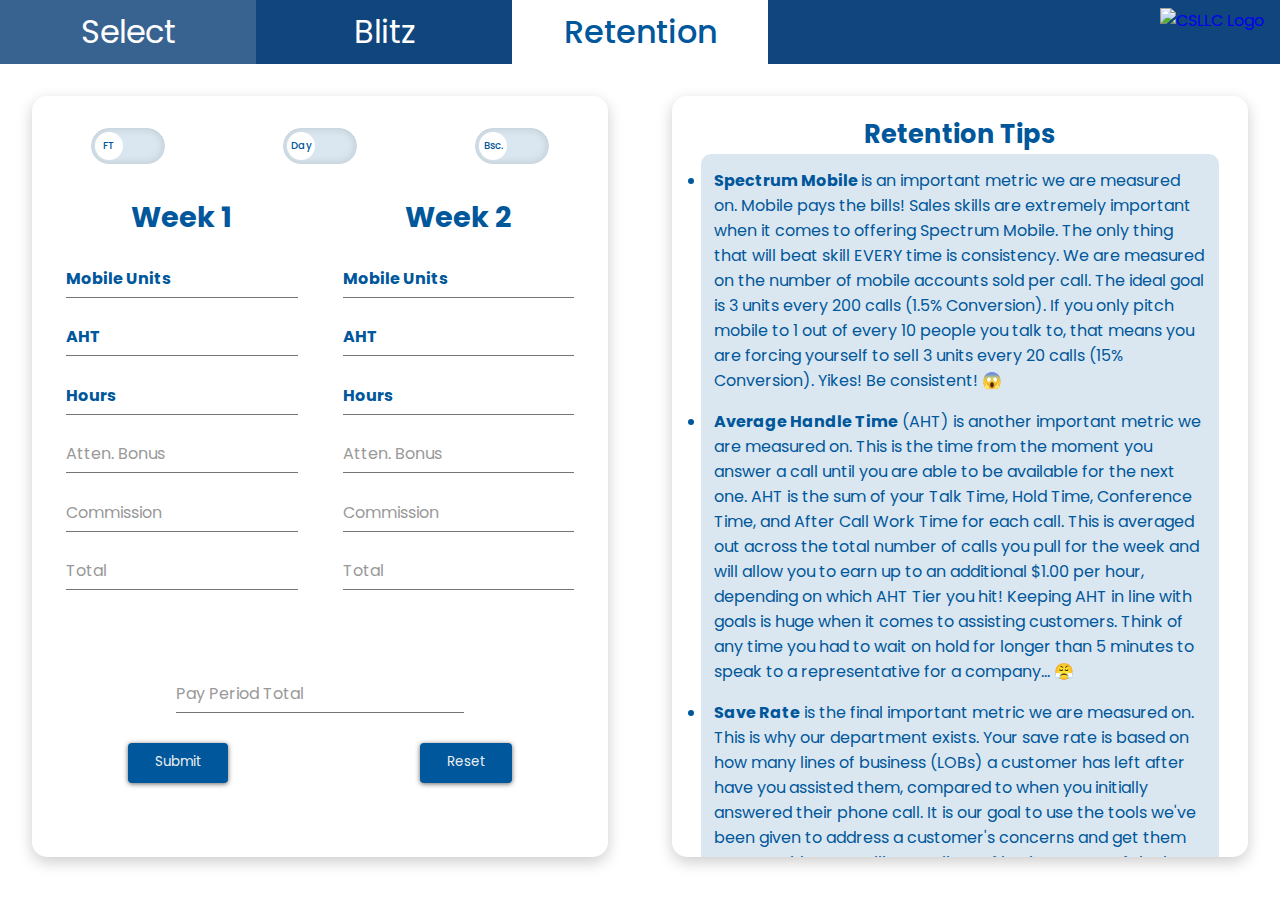
==== index.html @ 597fa03e "final tweeks" ====
<!DOCTYPE html>
<html lang="en">
<head>
    <meta charset="UTF-8">
    <meta name="viewport" content="width=device-width, initial-scale=1.0">
    <link rel="preconnect" href="https://fonts.gstatic.com">
    <link href="https://fonts.googleapis.com/css2?family=Poppins&display=swap" rel="stylesheet">
    <link href="./style.css" rel="stylesheet" />
    <title>Paycheck Calculator</title>
</head>
<body>
  <header class="navbar">
    <nav class="tab">
      <button class="tablinks" onclick="openCampaign(event, 'Select')">Select</button>
      <button class="tablinks" onclick="openCampaign(event, 'Blitz')">Blitz</button>
      <button class="tablinks active" onclick="openCampaign(event, 'Retention')">Retention</button>
      <a href="#" id="logo"><img src="img/csllc_logo.png" alt="CSLLC Logo"></a>
    </nav>    
  </header>
  <div class="wrapper">
    <section id="Select" class="tabcontent" style="display: none">
      <div class="content-container">
        <div class="card">
          <form class="commission-calc">
            <div class="row">
              <div class="button r switch ftOrPt">
                <input type="checkbox" id="ftOrPt" class="checkbox">
                <span class="knobs"></span>
                <span class="layer"></span>
              </div>
              <div class="button r switch 2 dayOrNite">
                <input type="checkbox" id="dayOrNite" class="checkbox">
                <span class="knobs"></span>
                <span class="layer"></span>
              </div>
              <div class="button r switch 2 basicOrAdv">
                <input type="checkbox" id="basicOrAdv1" class="checkbox BoA">
                <span class="knobs"></span>
                <span class="layer"></span>
              </div>
            </div>
            <div class="week-container">
              <div name="week1" class="weekcolumn">
                <h2>Week 1</h2>
                <div class="form-input">      
                  <input type="number" id="units1" name="units1" autocomplete="off" placeholder=" " required>
                  <span class="highlight"></span>
                  <span class="bar"></span>
                  <label class="bold-label">Units</label>
                </div>
                <div class="form-input invisible hide">      
                  <input type="number" id="select1" name="select1" autocomplete="off" placeholder=" " required>                  
                  <span class="highlight"></span>
                  <span class="bar"></span>
                  <label class="bold-label">Select Units</label>
                </div>
                <div class="form-input invisible hide" >      
                  <input type="number" id="apple1" name="apple1" autocomplete="off" placeholder=" " required>
                  <span class="highlight"></span>
                  <span class="bar"></span>
                  <label class="bold-label">Apple TV</label>
                </div>
                <div class="form-input">      
                  <input type="number" step='0.01' id="hours1" name="hours1"00" autocomplete="off" placeholder=" " required>
                  <span class="highlight"></span>
                  <span class="bar"></span>
                  <label class="bold-label">Hours</label>
                </div>
                <div class="form-input">      
                  <input type="text" id="uph1" name="uph1" autocomplete="off" placeholder=" " readonly>
                  <span class="highlight"></span>
                  <span class="bar"></span>                  
                  <label>UPH</label>
                </div>
                <div class="form-input invisible hide">      
                  <input type="text" id="hourlyRate1" name="hourlyRate1" autocomplete="off" placeholder=" " readonly>
                  <span class="highlight"></span>
                  <span class="bar"></span>
                  <label>Hourly Rate</label>
                </div>
                <div class="form-input invisible hide">      
                  <input type="text" id="dialPay1" name="dialPay1" autocomplete="off" placeholder=" " readonly>
                  <span class="highlight"></span>
                  <span class="bar"></span>
                  <label>Dial Pay</label>
                </div>
                <div class="form-input">      
                  <input type="text" id="attendanceBonus1" name="attendanceBonus1" autocomplete="off" placeholder=" " readonly>
                  <span class="highlight"></span>
                  <span class="bar"></span>
                  <label>Atten. Bonus</label>
                </div>
                <div class="form-input">      
                  <input type="text" id="commission1" name="commission1" autocomplete="off" placeholder=" " readonly>
                  <span class="highlight"></span>
                  <span class="bar"></span>
                  <label>Commission</label>
                </div>
                <div class="form-input">                        
                  <input type="text" id="total1" name="total1" autocomplete="off" placeholder=" " readonly>
                  <span class="highlight"></span>
                  <span class="bar"></span>
                  <label>Total</label>
                </div>
              </div>
              <div name="week2" class="weekcolumn">
                <h2>Week 2</h2>
                  <div class="form-input">      
                  <input type="number" id="units2" name="units2" autocomplete="off" placeholder=" " required>
                  <span class="highlight"></span>
                  <span class="bar"></span>
                  <label class="bold-label">Units</label>
                </div>
                <div class="form-input invisible hide">      
                  <input type="number" id="select2" name="select2" autocomplete="off" placeholder=" " required>                  
                  <span class="highlight"></span>
                  <span class="bar"></span>
                  <label class="bold-label">Select Units</label>
                </div>
                <div class="form-input invisible hide">      
                  <input type="number" id="apple2" name="apple2" autocomplete="off" placeholder=" " required>                  
                  <span class="highlight"></span>
                  <span class="bar"></span>
                  <label class="bold-label">Apple TV</label>
                </div>
                <div class="form-input">      
                  <input type="number" step='0.01' id="hours2" name="hours2" autocomplete="off" placeholder=" " required>
                  <span class="highlight"></span>
                  <span class="bar"></span>
                  <label class="bold-label">Hours</label>
                </div>
                <div class="form-input">      
                  <input type="text" id="uph2" name="uph2" autocomplete="off" placeholder=" " readonly>
                  <span class="highlight"></span>
                  <span class="bar"></span>
                  <label>UPH</label>
                </div>
                <div class="form-input invisible hide">      
                  <input type="text" id="hourlyRate2" name="hourlyRate2" autocomplete="off" placeholder=" " readonly>
                  <span class="highlight"></span>
                  <span class="bar"></span>
                  <label>Hourly Rate</label>
                </div>
                <div class="form-input invisible hide">      
                  <input type="text" id="dialPay2" name="dialPay2" autocomplete="off" placeholder=" " readonly>
                  <span class="highlight"></span>
                  <span class="bar"></span>
                  <label>Dial Pay</label>
                </div>
                <div class="form-input">      
                  <input type="text" id="attendanceBonus2" name="attendanceBonus2" autocomplete="off" placeholder=" " readonly>
                  <span class="highlight"></span>
                  <span class="bar"></span>
                  <label>Atten. Bonus</label>
                </div>
                <div class="form-input">      
                  <input type="text" id="commission2" name="commission2" autocomplete="off" placeholder=" " readonly>
                  <span class="highlight"></span>
                  <span class="bar"></span>
                  <label>Commission</label>
                </div>
                <div class="form-input">      
                  <input type="text" id="total2" name="total2" autocomplete="off" placeholder=" " readonly>
                  <span class="highlight"></span>
                  <span class="bar"></span>
                  <label>Total</label>
                </div>
              </div>
              <div class="row spacer">
                <div class="form-input payperiodTotal">      
                  <input type="text" id="payPeriod" name="payPeriod" autocomplete="off" placeholder=" " readonly>
                  <span class="highlight"></span>
                  <span class="bar"></span>
                  <label>Pay Period Total</label>
                </div>
                <div class="row">
                  <button class="calc-button submit" type="button" onclick="findSelectUPH()">
                    <span>Submit</span></button>
                  <button class="calc-button reset" type="reset">
                    <span>Reset</span></button>
                </div>
              </div> 
            </div>
          </form>
        </div>
      
        <div class="card">
          <div class="commission-table">
            <table class="select-table">
              <tr>
                <th>% of Goal</th>
                <th>Select UPH</th>
                <th>FT Units per Week</th>
                <th>PT Units per Week</th>
                <th>Amount</th>
              </tr>
              <tr>
                <td>100%</td>
                <td>0.25</td>
                <td>10</td>
                <td>5</td>
                <td>$2.65/hour</td>
              </tr>
              <tr>
                <td>110%</td>
                <td>0.28</td>
                <td>11</td>
                <td>6</td>
                <td>$2.75/hour</td>
              </tr>
              <tr>
                <td>120%</td>
                <td>0.30</td>
                <td>12</td>
                <td>6</td>
                <td>$2.90/hour</td>
              </tr>
              <tr>
                <td>130%</td>
                <td>0.33</td>
                <td>13</td>
                <td>7</td>
                <td>$3.00/hour</td>
              </tr>
              <tr>
                <td>140%</td>
                <td>0.35</td>
                <td>14</td>
                <td>7</td>
                <td>$3.15/hour</td>
              </tr>
              <tr>
                <td>150%</td>
                <td>0.38</td>
                <td>15</td>
                <td>8</td>
                <td>$4.05/hour</td>
              </tr>
              <tr>
                <td>160%</td>
                <td>0.40</td>
                <td>16</td>
                <td>8</td>
                <td>$4.50/hour</td>
              </tr>
              <tr>
                <td>170%</td>
                <td>0.43</td>
                <td>17</td>
                <td>9</td>
                <td>$5.05/hour</td>
              </tr>
              <tr>
                <td>180%</td>
                <td>0.45</td>
                <td>18</td>
                <td>9</td>
                <td>$6.45/hour</td>
              </tr>
              <tr>
                <td>190%</td>
                <td>0.48</td>
                <td>19</td>
                <td>10</td>
                <td>$7.70/hour</td>
              </tr>
              <tr>
                <td>200%</td>
                <td>0.50</td>
                <td>20</td>
                <td>10</td>
                <td>$8.95/hour</td>
              </tr>
              <tr>
                <th colspan="3">Pay Scale</th>
                <th colspan="2">Amount</th>
              </tr>
              <tr>
                <td colspan="3">Base Rate</td>
                <td colspan="2">$10.00/Hour</td>
              </tr>              
              <tr>
                <td colspan="3">Attendance Bonus</td>
                <td colspan="2">$1.00/Hour</td>
              </tr>
              <tr>
                <td colspan="3">Attendance Bonus (FT Nights)</td>
                <td colspan="2">$2.00/Hour</td>
              </tr>
              <tr>
                <td colspan="3">Every Unit Over 200%</td>
                <td colspan="2">$5/Unit</td>
              </tr>
              <tr>
                <td colspan="3">Apple TV Units</td>
                <td colspan="2">$5/Unit</td>
              </tr>
              <tr>
                <td colspan="3">Select Units</td>
                <td colspan="2">$7/Unit</td>
              </tr>
              <tr>
                <td colspan="3">Mobile Transfer Sold (1st, 2nd, 3rd+)</td>
                <td colspan="2">$10, $15, $20/Unit</td>
              </tr>
            </table>
          </div>
        </div>
      </div>
    </section>
    <section id="Blitz" class="tabcontent" style="display: none">
      <div class="content-container">
        <div class="card">
          <form class="commission-calc">
            <div class="row">
              <div class="button r switch ftOrPt">
                <input type="checkbox" id="ftOrPtBlitz" class="checkbox">
                <span class="knobs"></span>
                <span class="layer"></span>
              </div>
              <div class="button r switch 2 dayOrNite">
                <input type="checkbox" id="dayOrNiteBlitz" class="checkbox">
                <span class="knobs"></span>
                <span class="layer"></span>
              </div>
              <div class="button r switch 2 basicOrAdv">
                <input type="checkbox" id="basicOrAdvBlitz" class="checkbox">
                <span class="knobs"></span>
                <span class="layer"></span>
              </div>
            </div>
            <div class="week-container">
              <div name="week1" class="weekcolumn">
                <h2>Week 1</h2>
                <div class="form-input">      
                  <input type="number" id="unitsBlitz1" name="units1" autocomplete="off" placeholder=" " required>
                  <span class="highlight"></span>
                  <span class="bar"></span>
                  <label class="bold-label">Units</label>
                </div>
                <div class="form-input">      
                  <input type="number" step='0.01' id="hoursBlitz1" name="hours1"00" autocomplete="off" placeholder=" " required>
                  <span class="highlight"></span>
                  <span class="bar"></span>
                  <label class="bold-label">Hours</label>
                </div>
                <div class="form-input">      
                  <input type="text" id="uphBlitz1" name="uph1" autocomplete="off" placeholder=" " readonly>
                  <span class="highlight"></span>
                  <span class="bar"></span>                  
                  <label>UPH</label>
                </div>
                <div class="form-input invisibleBlitz hide">      
                  <input type="text" id="hourlyRateBlitz1" name="hourlyRate1" autocomplete="off" placeholder=" " readonly>
                  <span class="highlight"></span>
                  <span class="bar"></span>
                  <label>Hourly Rate</label>
                </div>
                <div class="form-input invisibleBlitz hide">      
                  <input type="text" id="dialPayBlitz1" name="dialPay1" autocomplete="off" placeholder=" " readonly>
                  <span class="highlight"></span>
                  <span class="bar"></span>
                  <label>Dial Pay</label>
                </div>
                <div class="form-input">      
                  <input type="text" id="attendanceBonusBlitz1" name="attendanceBonus1" autocomplete="off" placeholder=" " readonly>
                  <span class="highlight"></span>
                  <span class="bar"></span>
                  <label>Atten. Bonus</label>
                </div>
                <div class="form-input">      
                  <input type="text" id="commissionBlitz1" name="commission1" autocomplete="off" placeholder=" " readonly>
                  <span class="highlight"></span>
                  <span class="bar"></span>
                  <label>Commission</label>
                </div>
                <div class="form-input">                        
                  <input type="text" id="totalBlitz1" name="total1" autocomplete="off" placeholder=" " readonly>
                  <span class="highlight"></span>
                  <span class="bar"></span>
                  <label>Total</label>
                </div>
              </div>
              <div name="week2" class="weekcolumn">
                <h2>Week 2</h2>
                  <div class="form-input">      
                  <input type="number" id="unitsBlitz2" name="units2" autocomplete="off" placeholder=" " required>
                  <span class="highlight"></span>
                  <span class="bar"></span>
                  <label class="bold-label">Units</label>
                </div>
                <div class="form-input">      
                  <input type="number" step='0.01' id="hoursBlitz2" name="hours2" autocomplete="off" placeholder=" " required>
                  <span class="highlight"></span>
                  <span class="bar"></span>
                  <label class="bold-label">Hours</label>
                </div>
                <div class="form-input">      
                  <input type="text" id="uphBlitz2" name="uph2" autocomplete="off" placeholder=" " readonly>
                  <span class="highlight"></span>
                  <span class="bar"></span>
                  <label>UPH</label>
                </div>
                <div class="form-input invisibleBlitz hide">      
                  <input type="text" id="hourlyRateBlitz2" name="hourlyRate2" autocomplete="off" placeholder=" " readonly>
                  <span class="highlight"></span>
                  <span class="bar"></span>
                  <label>Hourly Rate</label>
                </div>
                <div class="form-input invisibleBlitz hide">      
                  <input type="text" id="dialPayBlitz2" name="dialPay2" autocomplete="off" placeholder=" " readonly>
                  <span class="highlight"></span>
                  <span class="bar"></span>
                  <label>Dial Pay</label>
                </div>
                <div class="form-input">      
                  <input type="text" id="attendanceBonusBlitz2" name="attendanceBonus2" autocomplete="off" placeholder=" " readonly>
                  <span class="highlight"></span>
                  <span class="bar"></span>
                  <label>Atten. Bonus</label>
                </div>
                <div class="form-input">      
                  <input type="text" id="commissionBlitz2" name="commission2" autocomplete="off" placeholder=" " readonly>
                  <span class="highlight"></span>
                  <span class="bar"></span>
                  <label>Commission</label>
                </div>
                <div class="form-input">      
                  <input type="text" id="totalBlitz2" name="total2" autocomplete="off" placeholder=" " readonly>
                  <span class="highlight"></span>
                  <span class="bar"></span>
                  <label>Total</label>
                </div>
              </div>
              <div class="row spacer">
                <div class="form-input payperiodTotal">      
                  <input type="text" id="payPeriodBlitz" name="payPeriod" autocomplete="off" placeholder=" " readonly>
                  <span class="highlight"></span>
                  <span class="bar"></span>
                  <label>Pay Period Total</label>
                </div>
                <div class="row">
                  <button class="calc-button submit" type="button" onclick="findBlitzUPH()">
                    <span>Submit</span></button>
                  <button class="calc-button resetBlitz" type="reset">
                    <span>Reset</span></button>
                </div>
              </div> 
            </div>
          </form>
        </div>
      
        <div class="card">
          <div class="commission-table">
            <table class="select-table">
              <tr>
                <th>% of Goal</th>
                <th>Select UPH</th>
                <th>FT Units per Week</th>
                <th>PT Units per Week</th>
                <th>Amount</th>
              </tr>
              <tr>
                <td>0%</td>
                <td>0.0</td>
                <td> - </td>
                <td> - </td>
                <td>$10/Unit</td>
              </tr>
              <tr>
                <td> - </td>
                <td> - </td>
                <td> - </td>
                <td> - </td>
                <td> - </td>
              </tr>
              <tr>
                <td>100%</td>
                <td>0.13</td>
                <td>6</td>
                <td>3</td>
                <td>$15/Unit</td>
              </tr>
              <tr>
                <td> - </td>
                <td> - </td>
                <td> - </td>
                <td> - </td>
                <td> - </td>
              </tr>
              <tr>
                <td>154%</td>
                <td>0.20</td>
                <td>8</td>
                <td>4</td>
                <td>$20/Unit</td>
              </tr>
              <tr>
                <td> - </td>
                <td> - </td>
                <td> - </td>
                <td> - </td>
                <td> - </td>
              </tr>
              <tr>
                <td>192%</td>
                <td>0.25</td>
                <td>10</td>
                <td>5</td>
                <td>$25/Unit</td>
              </tr>
              <tr>
                <td> - </td>
                <td> - </td>
                <td> - </td>
                <td> - </td>
                <td> - </td>
              </tr>
              <tr>
                <td>254%</td>
                <td>0.32</td>
                <td>13</td>
                <td>7</td>
                <td>$30/Unit</td>
              </tr>
              <tr>
                <td> - </td>
                <td> - </td>
                <td> - </td>
                <td> - </td>
                <td> - </td>
              </tr>
              <tr>
                <td>308%</td>
                <td>0.40</td>
                <td>16</td>
                <td>8</td>
                <td>$35/Unit</td>
              </tr>
              <tr>
                <th colspan="3">Pay Scale</th>
                <th colspan="2">Amount</th>
              </tr>
              <tr>
                <td colspan="3">Base Rate</td>
                <td colspan="2">$10.50/Hour</td>
              </tr>              
              <tr>
                <td colspan="3">Attendance Bonus</td>
                <td colspan="2">$1.00/Hour</td>
              </tr>
              <tr>
                <td colspan="3">Attendance Bonus (FT Nights)</td>
                <td colspan="2">$2.00/Hour</td>
              </tr>
              <tr>
                <td colspan="3">Apple TV Units</td>
                <td colspan="2">$5/Unit</td>
              </tr>
              <tr>
                <td colspan="3">1st Mobile Transfer Sold</td>
                <td colspan="2">$10/Unit</td>
              </tr>
              <tr>
                <td colspan="3">2nd Mobile Transfer Sold</td>
                <td colspan="2">$15/Unit</td>
              </tr>
              <tr>
                <td colspan="3">3rd and Up Mobile Transfer Sold</td>
                <td colspan="2">$20/Unit</td>
              </tr>
            </table>
          </div>
        </div>
      </div>
    </section>
    <section id="Retention" class="tabcontent" style="display: block">
      <div class="content-container">
        <div class="card">
          <form class="commission-calc">
            <div class="row">
              <div class="button r switch ftOrPt">
                <input type="checkbox" id="ftOrPtRetention" class="checkbox">
                <span class="knobs"></span>
                <span class="layer"></span>
              </div>
              <div class="button r switch 2 dayOrNite">
                <input type="checkbox" id="dayOrNiteRetention" class="checkbox">
                <span class="knobs"></span>
                <span class="layer"></span>
              </div>
              <div class="button r switch 2 basicOrAdv">
                <input type="checkbox" id="basicOrAdvRetention" class="checkbox">
                <span class="knobs"></span>
                <span class="layer"></span>
              </div>
            </div>
            <div class="week-container">
              <div name="week1" class="weekcolumn">
                <h2>Week 1</h2>
                <div class="form-input invisibleRetention hide">      
                  <input type="number" step='0.01' id="gfrRetention1" name="gfr1" autocomplete="off" placeholder=" " required>
                  <span class="highlight"></span>
                  <span class="bar"></span>
                  <label class="bold-label">Grandfathered Rate</label>
                </div>
                <div class="form-input">      
                  <input type="number" id="unitsRetention1" name="units1" autocomplete="off" placeholder=" " required>
                  <span class="highlight"></span>
                  <span class="bar"></span>
                  <label class="bold-label">Mobile Units</label>
                </div>
                <div class="form-input">      
                  <input type="number" id="ahtRetention1" name="aht1" autocomplete="off" placeholder=" " required>
                  <span class="highlight"></span>
                  <span class="bar"></span>                  
                  <label class="bold-label">AHT</label>
                </div>
                <div class="form-input">      
                  <input type="number" step='0.01' id="hoursRetention1" name="hours1"00" autocomplete="off" placeholder=" " required>
                  <span class="highlight"></span>
                  <span class="bar"></span>
                  <label class="bold-label">Hours</label>
                </div>
                <div class="form-input invisibleRetention hide">      
                  <input type="text" id="hourlyRateRetention1" name="hourlyRate1" autocomplete="off" placeholder=" " readonly>
                  <span class="highlight"></span>
                  <span class="bar"></span>
                  <label>Hourly Rate</label>
                </div>
                <div class="form-input invisibleRetention hide">      
                  <input type="text" id="dialPayRetention1" name="dialPay1" autocomplete="off" placeholder=" " readonly>
                  <span class="highlight"></span>
                  <span class="bar"></span>
                  <label>Dial Pay</label>
                </div>
                <div class="form-input">      
                  <input type="text" id="attendanceBonusRetention1" name="attendanceBonus1" autocomplete="off" placeholder=" " readonly>
                  <span class="highlight"></span>
                  <span class="bar"></span>
                  <label>Atten. Bonus</label>
                </div>
                <div class="form-input">      
                  <input type="text" id="commissionRetention1" name="commission1" autocomplete="off" placeholder=" " readonly>
                  <span class="highlight"></span>
                  <span class="bar"></span>
                  <label>Commission</label>
                </div>
                <div class="form-input">                        
                  <input type="text" id="totalRetention1" name="total1" autocomplete="off" placeholder=" " readonly>
                  <span class="highlight"></span>
                  <span class="bar"></span>
                  <label>Total</label>
                </div>
              </div>
              <div name="week2" class="weekcolumn">
                <h2>Week 2</h2>
                <div class="form-input invisibleRetention hide">      
                  <input type="number" step='0.01' id="gfrRetention2" name="gfr2" autocomplete="off" placeholder=" " required>
                  <span class="highlight"></span>
                  <span class="bar"></span>
                  <label class="bold-label">Grandfathered Rate</label>
                </div>
                <div class="form-input">      
                  <input type="number" id="unitsRetention2" name="units2" autocomplete="off" placeholder=" " required>
                  <span class="highlight"></span>
                  <span class="bar"></span>
                  <label class="bold-label">Mobile Units</label>
                </div>
                <div class="form-input">      
                  <input type="number" id="ahtRetention2" name="aht2" autocomplete="off" placeholder=" " required>
                  <span class="highlight"></span>
                  <span class="bar"></span>
                  <label class="bold-label">AHT</label>
                </div>
                <div class="form-input">      
                  <input type="number" step='0.01' id="hoursRetention2" name="hours2" autocomplete="off" placeholder=" " required>
                  <span class="highlight"></span>
                  <span class="bar"></span>
                  <label class="bold-label">Hours</label>
                </div>
                <div class="form-input invisibleRetention hide">      
                  <input type="text" id="hourlyRateRetention2" name="hourlyRate2" autocomplete="off" placeholder=" " readonly>
                  <span class="highlight"></span>
                  <span class="bar"></span>
                  <label>Hourly Rate</label>
                </div>
                <div class="form-input invisibleRetention hide">      
                  <input type="text" id="dialPayRetention2" name="dialPay2" autocomplete="off" placeholder=" " readonly>
                  <span class="highlight"></span>
                  <span class="bar"></span>
                  <label>Dial Pay</label>
                </div>
                <div class="form-input">      
                  <input type="text" id="attendanceBonusRetention2" name="attendanceBonus2" autocomplete="off" placeholder=" " readonly>
                  <span class="highlight"></span>
                  <span class="bar"></span>
                  <label>Atten. Bonus</label>
                </div>
                <div class="form-input">      
                  <input type="text" id="commissionRetention2" name="commission2" autocomplete="off" placeholder=" " readonly>
                  <span class="highlight"></span>
                  <span class="bar"></span>
                  <label>Commission</label>
                </div>
                <div class="form-input">      
                  <input type="text" id="totalRetention2" name="total2" autocomplete="off" placeholder=" " readonly>
                  <span class="highlight"></span>
                  <span class="bar"></span>
                  <label>Total</label>
                </div>
              </div>
              <div class="row spacer">
                <div class="form-input payperiodTotal">      
                  <input type="text" id="payPeriodRetention" name="payPeriod" autocomplete="off" placeholder=" " readonly>
                  <span class="highlight"></span>
                  <span class="bar"></span>
                  <label>Pay Period Total</label>
                </div>
                <div class="row">
                  <button class="calc-button submit" type="button" onclick="findRetentionUPH()">
                    <span>Submit</span></button>
                  <button class="calc-button resetRetention" type="reset">
                    <span>Reset</span></button>
                </div>
              </div> 
            </div>
          </form>
        </div>
        <div class="card">
          <div class="commission-table">
            <table class="select-table">
              <th colspan="5">Retention Tips</th>
              <tr>
                <td colspan="5">
                  <p>
                    <ul>
                      <li>
                        <p>Spectrum Mobile </p>is an important metric we are measured on. Mobile pays the bills! 
                        Sales skills are extremely important when it comes to offering Spectrum Mobile. 
                        The only thing that will beat skill EVERY time is consistency. We are measured on  
                        the number of mobile accounts sold per call. The ideal goal is 3 units every 200 calls 
                        (1.5% Conversion). If you only pitch mobile to 1 out of  every 10 people you talk to, 
                        that means you are forcing yourself to sell 3 units every 20 calls (15% Conversion). 
                        Yikes! Be consistent! 😱
                      </li>
                      <li>
                        <p>Average Handle Time</p> (AHT) is another important metric we are measured on. 
                        This is the time from the moment you answer a call until you are able to be
                        available for the next one. AHT is the sum of your Talk Time, Hold Time, 
                        Conference Time, and After Call Work Time for each call. This is averaged 
                        out across the total number of calls you pull for the week and will allow you
                        to earn up to an additional $1.00 per hour, depending on which AHT Tier you hit!
                        Keeping AHT in line with goals is huge when it comes to assisting customers. Think of any
                        time you had to wait on hold for longer than 5 minutes to speak to a representative for 
                        a company... 😤
                      </li>
                      <li>
                        <p>Save Rate</p> is the final important metric we are measured on. This is why our department exists.
                        Your save rate is based on how many lines of business (LOBs) a customer has left after have you assisted them,
                        compared to when you initially answered their phone call. It is our goal to use the tools we've been
                        given to address a customer's concerns and get them to reconsider cancelling any lines of business. One of the
                        best tools we have is Spectrum Mobile! 😁
                      </li>
                    </ul>
                  </p>
                </td>
              </tr>
              <tr>
                <th colspan="3">Pay Scale</th>
                <th colspan="2">Amount</th>
              </tr>
              <tr>
                <td colspan="3">Base Rate</td>
                <td colspan="2">$11.00/Hour</td>
              </tr>              
              <tr>
                <td colspan="3">Attendance Bonus</td>
                <td colspan="2">$2.00/Hour</td>
              </tr>
              <tr>
                <td colspan="3">Attendance Bonus (FT Nights)</td>
                <td colspan="2">$3.00/Hour</td>
              </tr>
              <tr>
                <td colspan="3">Grandfathered Commission</td>
                <td colspan="2">$(Varies)/Hour</td>
              </tr>
              <tr>
                <td colspan="3">AHT Tier 2 (<p>750 > 800</p>)</td>
                <td colspan="2">$1.00/Hour</td>
              </tr>
              <tr>
                <td colspan="3">AHT Tier 1 (<p>700 > 750</p> or <p>800 > 850</p>) </850> </750> </td>
                <td colspan="2">$0.50/Hour</td>
              </tr>
              <tr>
                <td colspan="3">Mobile Units</td>
                <td colspan="2">$25/Unit</td>
              </tr>
            </table>
          </div>
        </div>
      </div>
    </section>
  </div> 
  <script src="https://cdn.jsdelivr.net/npm/darkmode-js@1.5.7/lib/darkmode-js.min.js"></script>
  <script src="./app.js"></script>
</body>
</html>
---- style.css ----
* {
    margin: 0;
    padding: 0;
    box-sizing: border-box;
    font-family: 'Poppins', sans-serif;
    text-decoration: none;

}

.navbar {
    position: fixed;
    top: 0;
    left: 0;
    right: 0;
    z-index: 999;
}

/* Style the tab */
.tab {
    position: relative;
    overflow: hidden;
    background:rgb(16, 69, 126);
}
  
.tab img {
    height: 3em;
    float: right;
    margin: 0.5em 1em;
}

/* Style the buttons that are used to open the tab content */
.tab button {
    height: 4em;
    width: 20%;
    float: left;
    border: none;
    border-radius: 0px;
    outline: none;
    background-color: inherit;
    cursor: pointer;
    font-size: 1rem;
    color: white;
    transition: 0.3s;
}
  
/* Change background color of buttons on hover */
.tab button:hover {
    background-color: rgba(221, 221, 221, 0.2);
}
  
/* Create an active/current tablink class */
.tab button.active {
    background-color:rgb(255, 255, 255);
    color:#01579b;
    font-weight: 500;
}

.wrapper {
    position: relative;
    background:white;
    height: 100vh;
}

/* Style the tab content */
.tabcontent {
    position: relative;
    width:100%;    
    top:4em;
}

.content-container {
    position: relative;
    display: flex;
    flex-wrap: wrap;
    justify-content: center;
    height: 94vh;
    color: #01579b;
}

.card {
    position: relative;
    flex: 1 0 325px;
    height: 90%;
    margin: 2em;
    border-radius: 15px;
    background-color: rgb(255, 255, 255);
    box-shadow: 0px 5px 15px rgba(0, 0, 0, 0.2);
}

.row {
    position: relative;
    display: flex;
    flex-wrap: wrap;
    width: 100%;
    padding: 0em 0em 2em 0em;
}

.spacer {
    padding:4em 0em 0em 0em;
}

.switch {
    position: relative;
    margin: 0 auto;
    top: 2em;
    width: 74px;
    height: 36px;
    margin: 0 auto 0 auto;
    overflow: hidden;
}

.button.r, .button.r .layer {
    border-radius: 100px;
}

.knobs, .layer {
    position: absolute;
    top: 0;
    right: 0;
    bottom: 0;
    left: 0;
}

.knobs {
    z-index: 2;
}

.layer {
    width: 100%;
    background-color: #01589b25;
    box-shadow: inset 0px 0px 10px rgba(0, 0, 0, 0.15);
    transition: 0.3s ease all;
    z-index: 1;
}

.checkbox {
    position: relative;
    width: 100%;
    height: 100%;
    padding: 0;
    margin: 0;
    opacity: 0;
    cursor: pointer;
    z-index: 3;
}

.switch .knobs:before {
    position: absolute;
    top: 4px;
    left: 4px;
    width: 20px;
    height: 10px;
    color:#01579b;
    font-size: 10px;
    font-weight: 500;
    text-align: center;
    line-height: 1;
    padding: 9px 4px;
    background-color:white;
    border-radius: 50%;
    transition: 0.3s cubic-bezier(0.18, 0.89, 0.35, 1.15) all;
}

.switch:hover .layer {
    background-color: #01589b4f;
}

.switch:hover .checkbox:checked ~ .layer {
    background-color: #01589bcc;
}

.switch .checkbox:checked + .knobs:before {
    color: #01579b;
    left: 42px;
    background-color:white;
}

.switch .checkbox:checked ~ .layer {
    background-color:#01579b;
}

.switch .knobs, .switch .knobs:before, .switch .layer {
    transition: 0.3s ease all;
}

.switch.ftOrPt .knobs:before{
    content: 'FT';
}

.switch.ftOrPt .checkbox:checked + .knobs:before {
    content: 'PT';
}

.switch.dayOrNite .knobs:before{
    content: 'Day';
}

.switch.dayOrNite .checkbox:checked + .knobs:before {
    content: 'Nite';
}

.switch.basicOrAdv .knobs:before{
    content: 'Bsc.';
}

.switch.basicOrAdv .checkbox:checked + .knobs:before {
    content: 'Adv.';
}

.week-container {
    height: 90%;
    width:100%;
    padding: 2em 0em;
    display: flex;
    flex-wrap: wrap;
    justify-content: center;
    color: #01579b;
}

.weekcolumn {
    position: relative;
    width:48%;
}

.weekcolumn h2 {
    font-size: 1.8rem;
    text-align: center; 
}

.form-input { 
    position:relative; 
    margin: 3vh;
}

.form-input.payperiodTotal {
    width: 50%;
    margin: 0 auto;
}

.hide {
    display: none;
}

input {
    background-color:inherit;
    text-align: center;
    position: relative;
    font-size:1.2rem;
    display:block;
    width: 100%;
    border:none;
    border-bottom:1px solid #757575;
    color: inherit;
}

input:focus {
    outline:none;
}
  
/* LABEL ======================================= */

label          {
    color:#999; 
    text-align: center;
    font-size:1rem;
    font-weight:normal;
    position:absolute;
    padding: .25em 0em 0em 0em;
    pointer-events:none;
    top:0px;
    transition:0.2s ease all; 
    -moz-transition:0.2s ease all; 
    -webkit-transition:0.2s ease all;
}
  
/* active state */
input:focus ~ label,
input:hover ~ label, 
input:valid ~ label,
input:not(:placeholder-shown) ~ label {
    top:-15px;
    left:5px;
    font-size:0.5rem;
    color: #01579b;
}
  
/* BOTTOM BARS ================================= */
.bar { 
    position:relative; 
    display:block; 
    width: 100%; 
}

.bar:before, .bar:after {
    content:'';
    height:2px; 
    width:0;
    bottom:1px; 
    position:absolute;
    background: #01579b; 
    transition:0.2s ease all; 
    -moz-transition:0.2s ease all; 
    -webkit-transition:0.2s ease all;
}
  
.bar:before {
    left:50%;
}
  
.bar:after {
    right:50%; 
}
  
/* active state */
input:focus ~ .bar:before, 
input:focus ~ .bar:after {
    width:50%;
}
  
/* HIGHLIGHTER ================================== */
.highlight {
    position: absolute;
    top: -50%; 
    height: 150%; 
    width: 100%; 
    pointer-events: none;
    opacity: 0.45;
}

input:hover ~ .highlight {
    -webkit-animation:inputHighlighter .5s ease;
    -moz-animation:inputHighlighter .5s ease;
    animation:inputHighlighter .5s ease;
} 
 
.bold-label {
    font-weight: bold;
    color: #01579b;
}

/* ANIMATIONS ================ */
@-webkit-keyframes inputHighlighter {
    from { background: #01589b25; }
    to  { width:0; background:transparent; }
}
@-moz-keyframes inputHighlighter {
    from { background: #01589b25; }
    to  { width:0; background:transparent; }
}
@keyframes inputHighlighter {
    from { background:#01589b25; }
    to  { width:0; background:transparent; }
}

.calc-button {
    position: relative;
    top: 75%;
    display: block;
    height: 3em;
    margin: 0 auto;
    padding: 0;
    overflow: hidden;
    border-width: 0;
    outline: none;
    border-radius: 4px;
    box-shadow: 0 1px 5px rgba(0, 0, 0, .6);
    background-color:#01579b;
    color: #ecf0f1;
    transition: background-color .3s;
}
  
.calc-button:hover, .calc-button:focus {
    cursor: pointer;
    background-color: #01589bcb;
    box-shadow: none;
}

.calc-button > * {
    position: relative;
}

.calc-button span {
    padding: 1em 2em;
}

.calc-button:before {
    content: "";
    position: absolute;
    top: 50%;
    left: 50%;
    display: block;
    width: 0;
    padding-top: 0;
    border-radius: 100%;
    background-color: rgba(236, 240, 241, .3);
        -webkit-transform: translate(-50%, -50%);
        -moz-transform: translate(-50%, -50%);
        -ms-transform: translate(-50%, -50%);
        -o-transform: translate(-50%, -50%);
        transform: translate(-50%, -50%);
}

.calc-button:active:before {
    width: 120%;
    padding-top: 120%;
    transition: width .1s ease-out, padding-top .1s ease-out;
}

.commission-table {
    height: 100%;
    width: 100%;
    padding-bottom: 2em;
    overflow: auto;
}

table {
    table-layout: fixed;
    position: relative;
    border-collapse: collapse;
    height: 100%;
    width: 90%;
    left: 5%;
    text-align: center;
}

th {
    font-size: 0.5rem;
    padding: 2.5em .25em 0em .25em;
}

tr:nth-child(even) {
    background-color: #01589b25;
}

td {
    padding: 1em 0.25em;
    font-size: 0.8rem;
}

table tr:last-child td:first-child {
    border-bottom-left-radius: 10px;
}

table tr:last-child td:last-child {
    border-bottom-right-radius: 10px;
}

table tr:nth-child(2) td:first-child {
    border-top-left-radius: 10px;
}

table tr:nth-child(2) td:last-child {
    border-top-right-radius: 10px;
}
    
td p {
    display: inline;
    font-weight: bold;
}

@media only screen and (min-width: 550px) {
    /* For desktop: */
    .tab button {
        height: 2em;
        font-size: 2rem;
    }

    .card {
        position: relative;
        flex: 1 0 550px;
    }
    

    .form-input { 
        margin: 2.5vh;
    }

    input {
        font-size: 1.50rem;
    }

    .pure-material-button-contained {
        left: 45%;
        transform: translatex(-45%);
    }

    th {
        font-size: 1.6rem;
        vertical-align: bottom;
        padding: 0.75em .25em 0em .25em;
    }

    td {
        padding: .30em 0.25em;
        font-size: 1.2rem;
    }
    
    td li {
        text-align: left;
        font-size: 1rem;
        padding: .5rem;
    }
    

}
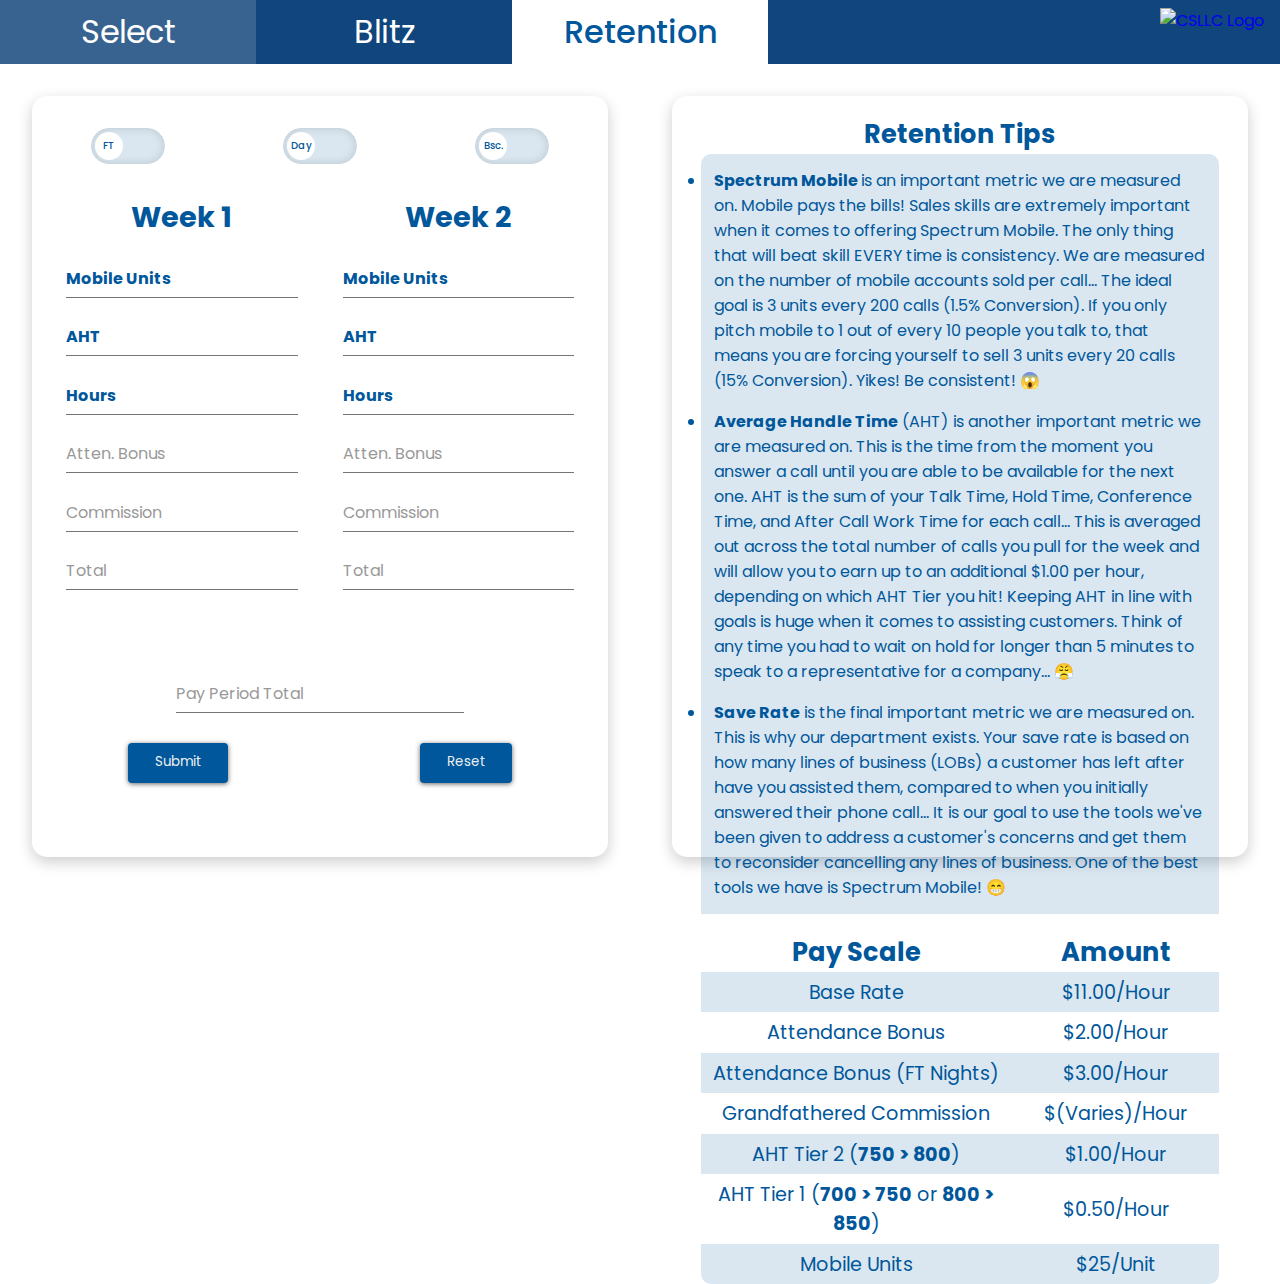
==== commit 7edf7252: "more tweeks" ====
--- a/index.html
+++ b/index.html
@@ -739,7 +739,7 @@
                         <p>Spectrum Mobile </p>is an important metric we are measured on. Mobile pays the bills! 
                         Sales skills are extremely important when it comes to offering Spectrum Mobile. 
                         The only thing that will beat skill EVERY time is consistency. We are measured on  
-                        the number of mobile accounts sold per call. The ideal goal is 3 units every 200 calls 
+                        the number of mobile accounts sold per call... The ideal goal is 3 units every 200 calls 
                         (1.5% Conversion). If you only pitch mobile to 1 out of  every 10 people you talk to, 
                         that means you are forcing yourself to sell 3 units every 20 calls (15% Conversion). 
                         Yikes! Be consistent! 😱
@@ -748,7 +748,7 @@
                         <p>Average Handle Time</p> (AHT) is another important metric we are measured on. 
                         This is the time from the moment you answer a call until you are able to be
                         available for the next one. AHT is the sum of your Talk Time, Hold Time, 
-                        Conference Time, and After Call Work Time for each call. This is averaged 
+                        Conference Time, and After Call Work Time for each call... This is averaged 
                         out across the total number of calls you pull for the week and will allow you
                         to earn up to an additional $1.00 per hour, depending on which AHT Tier you hit!
                         Keeping AHT in line with goals is huge when it comes to assisting customers. Think of any
@@ -758,7 +758,7 @@
                       <li>
                         <p>Save Rate</p> is the final important metric we are measured on. This is why our department exists.
                         Your save rate is based on how many lines of business (LOBs) a customer has left after have you assisted them,
-                        compared to when you initially answered their phone call. It is our goal to use the tools we've been
+                        compared to when you initially answered their phone call... It is our goal to use the tools we've been
                         given to address a customer's concerns and get them to reconsider cancelling any lines of business. One of the
                         best tools we have is Spectrum Mobile! 😁
                       </li>
--- a/style.css
+++ b/style.css
@@ -410,7 +410,6 @@
     height: 100%;
     width: 100%;
     padding-bottom: 2em;
-    overflow: auto;
 }
 
 table {
@@ -458,6 +457,10 @@
     font-weight: bold;
 }
 
+td li {
+    font-size: .6rem;
+}
+
 @media only screen and (min-width: 550px) {
     /* For desktop: */
     .tab button {
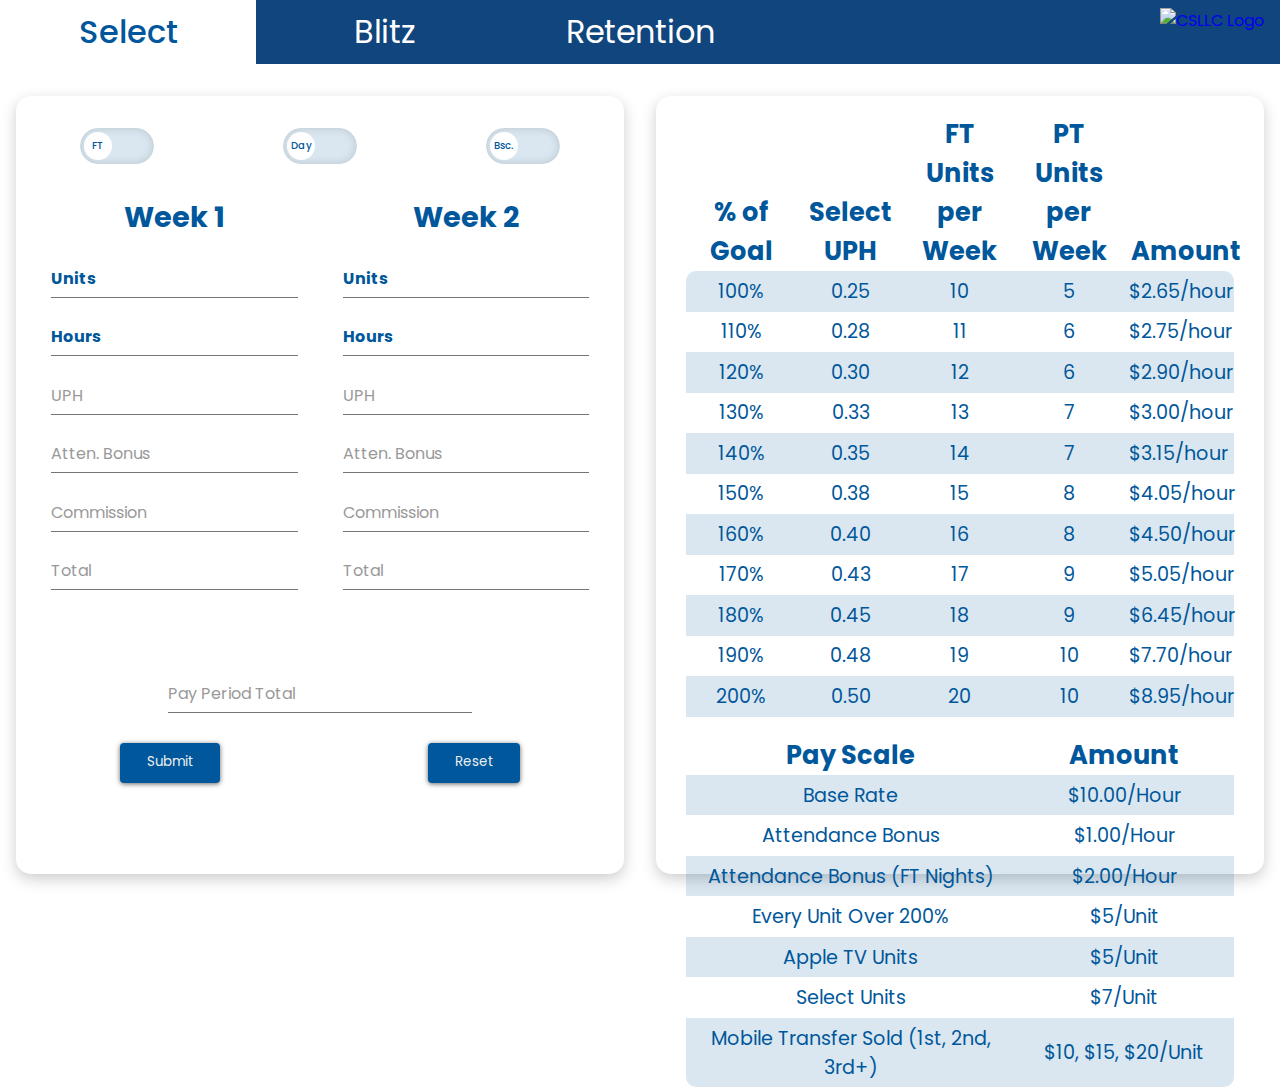
==== commit 862b1c42: "final" ====
--- a/index.html
+++ b/index.html
@@ -11,14 +11,14 @@
 <body>
   <header class="navbar">
     <nav class="tab">
-      <button class="tablinks" onclick="openCampaign(event, 'Select')">Select</button>
+      <button class="tablinks active" onclick="openCampaign(event, 'Select')">Select</button>
       <button class="tablinks" onclick="openCampaign(event, 'Blitz')">Blitz</button>
-      <button class="tablinks active" onclick="openCampaign(event, 'Retention')">Retention</button>
+      <button class="tablinks" onclick="openCampaign(event, 'Retention')">Retention</button>
       <a href="#" id="logo"><img src="img/csllc_logo.png" alt="CSLLC Logo"></a>
     </nav>    
   </header>
   <div class="wrapper">
-    <section id="Select" class="tabcontent" style="display: none">
+    <section id="Select" class="tabcontent" style="display: block">
       <div class="content-container">
         <div class="card">
           <form class="commission-calc">
@@ -574,7 +574,7 @@
         </div>
       </div>
     </section>
-    <section id="Retention" class="tabcontent" style="display: block">
+    <section id="Retention" class="tabcontent" style="display: none">
       <div class="content-container">
         <div class="card">
           <form class="commission-calc">
--- a/style.css
+++ b/style.css
@@ -73,7 +73,7 @@
     display: flex;
     flex-wrap: wrap;
     justify-content: center;
-    height: 94vh;
+    height: 96vh;
     color: #01579b;
 }
 
@@ -81,7 +81,7 @@
     position: relative;
     flex: 1 0 325px;
     height: 90%;
-    margin: 2em;
+    margin: 2em 1em;
     border-radius: 15px;
     background-color: rgb(255, 255, 255);
     box-shadow: 0px 5px 15px rgba(0, 0, 0, 0.2);
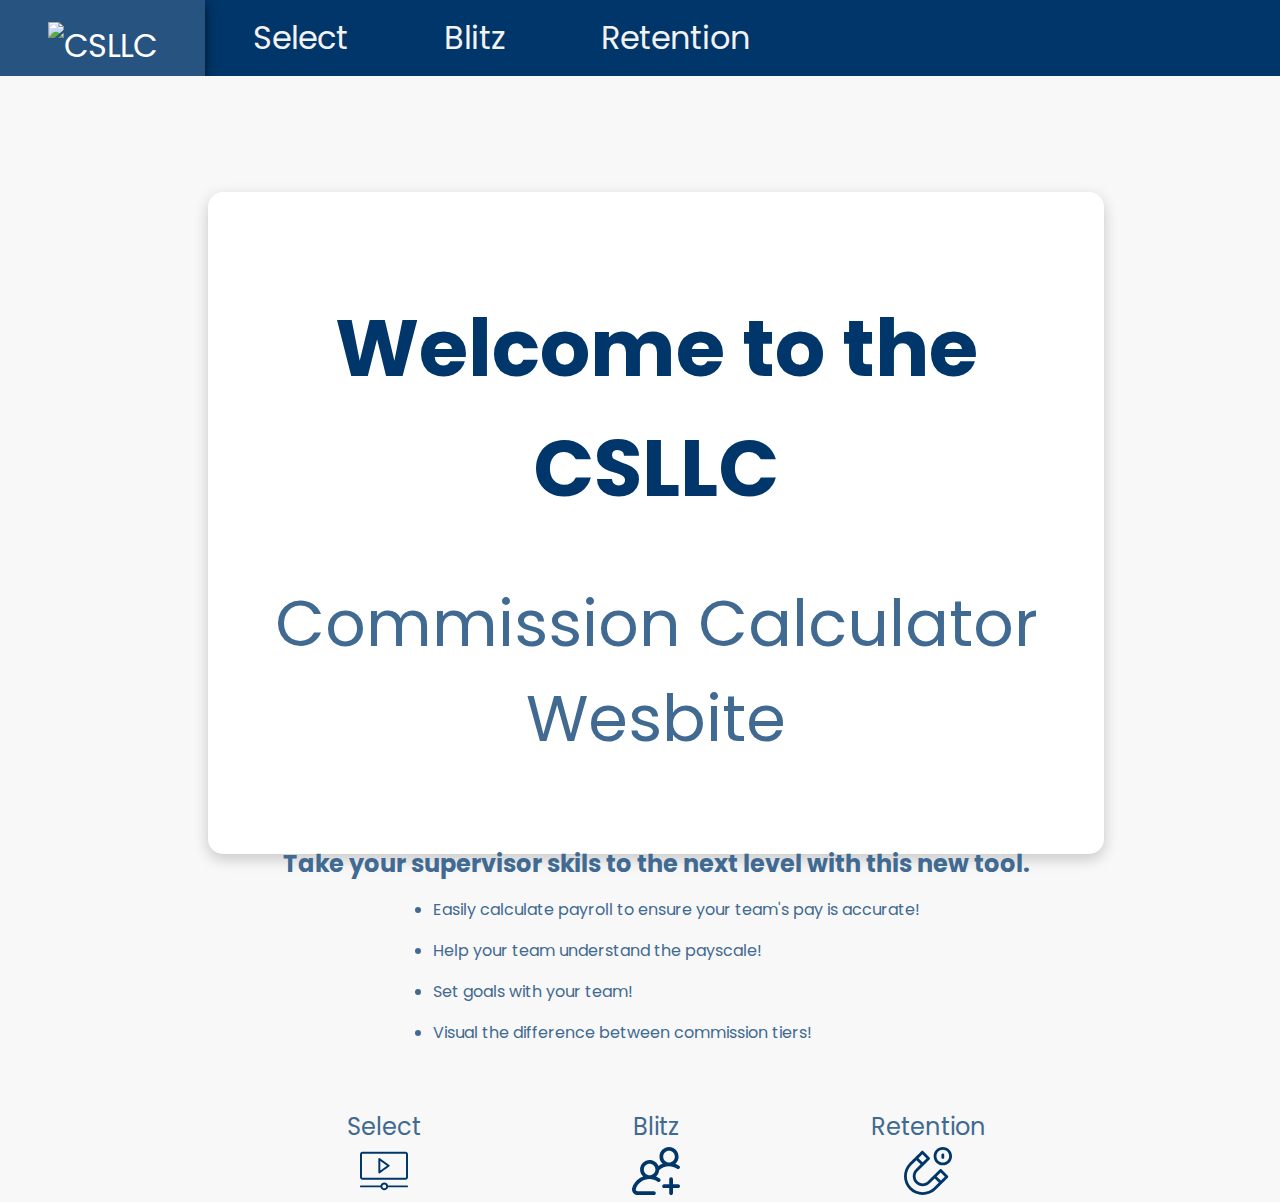
==== commit ee38a279: "calculator v.2" ====
--- a/index.html
+++ b/index.html
@@ -5,806 +5,69 @@
     <meta name="viewport" content="width=device-width, initial-scale=1.0">
     <link rel="preconnect" href="https://fonts.gstatic.com">
     <link href="https://fonts.googleapis.com/css2?family=Poppins&display=swap" rel="stylesheet">
+    <link rel="stylesheet" href="https://cdnjs.cloudflare.com/ajax/libs/font-awesome/4.7.0/css/font-awesome.min.css">
     <link href="./style.css" rel="stylesheet" />
     <title>Paycheck Calculator</title>
 </head>
 <body>
-  <header class="navbar">
-    <nav class="tab">
-      <button class="tablinks active" onclick="openCampaign(event, 'Select')">Select</button>
-      <button class="tablinks" onclick="openCampaign(event, 'Blitz')">Blitz</button>
-      <button class="tablinks" onclick="openCampaign(event, 'Retention')">Retention</button>
-      <a href="#" id="logo"><img src="img/csllc_logo.png" alt="CSLLC Logo"></a>
-    </nav>    
-  </header>
-  <div class="wrapper">
-    <section id="Select" class="tabcontent" style="display: block">
-      <div class="content-container">
-        <div class="card">
-          <form class="commission-calc">
-            <div class="row">
-              <div class="button r switch ftOrPt">
-                <input type="checkbox" id="ftOrPt" class="checkbox">
-                <span class="knobs"></span>
-                <span class="layer"></span>
-              </div>
-              <div class="button r switch 2 dayOrNite">
-                <input type="checkbox" id="dayOrNite" class="checkbox">
-                <span class="knobs"></span>
-                <span class="layer"></span>
-              </div>
-              <div class="button r switch 2 basicOrAdv">
-                <input type="checkbox" id="basicOrAdv1" class="checkbox BoA">
-                <span class="knobs"></span>
-                <span class="layer"></span>
-              </div>
+    <header class="header">
+        <nav class="topnav" id="myTopnav">
+            <a href="index.html" class="active"><img src="img/csllc_logo.png" class="logo" alt="CSLLC"></img></a>
+            <a href="./html/select.html">Select</a>
+            <a href="./html/blitz.html">Blitz</a>
+            <a href="./html/retention.html">Retention</a>
+            <a href="javascript:void(0);" class="icon" onclick="campainSelector()()">
+                <i class="fa fa-bars"></i>
+            </a>
+        </nav>
+    </header>
+    <section>
+        <div class="container fill">
+            <div class="card fill">
+                <div class="container landing-page">
+                    <h1>Welcome to the CSLLC</h1>  
+                    <h2>Commission Calculator Wesbite</h2>
+                    <p>
+                        <h3>Take your supervisor skils to the next level with this new tool.</h3>
+                        <ul>
+                            <li>Easily calculate payroll to ensure your team's pay is accurate!</li>
+                            <li>Help your team understand the payscale!</li>
+                            <li>Set goals with your team!</li>
+                            <li>Visual the difference between commission tiers!</li>
+                        </ul>
+                    </p>
+                    <div class="container icons">
+                        <div class="select icon">
+                            <h3>Select</h3>
+                            <a href="./html/select.html">
+                                <svg version="1.1" id="stream" xmlns="http://www.w3.org/2000/svg" xmlns:xlink="http://www.w3.org/1999/xlink" x="0px" y="0px"
+                                     viewBox="0 0 490 490" style="enable-background:new 0 0 490 490;" xml:space="preserve"><path d="M464.979,334.57H25.024C11.226,334.57,0,323.349,0,309.553V72.987c0-13.795,11.226-25.018,25.024-25.018h439.955
+                                            c13.793,0,25.021,11.223,25.021,25.018v236.566C490,323.349,478.772,334.57,464.979,334.57z M25.024,68.178
+                                            c-2.654,0-4.817,2.157-4.817,4.809v236.566c0,2.652,2.163,4.81,4.817,4.81h439.955c2.653,0,4.813-2.158,4.813-4.81V72.987
+                                            c0-2.652-2.159-4.809-4.813-4.809H25.024z"/><path d="M192.69,268.058c-3.318-1.815-5.476-5.198-5.476-8.978V123.461c0-3.782,2.114-7.245,5.476-8.98
+                                            c3.36-1.734,7.404-1.445,10.486,0.747l95.358,67.809c2.668,1.896,4.248,4.964,4.248,8.234c0,3.271-1.58,6.339-4.248,8.235
+                                            c0,0-71.522,50.854-95.358,67.807C201.434,268.552,197.679,270.789,192.69,268.058z M207.425,143.045v96.451l67.817-48.225
+                                            L207.425,143.045z"/><path d="M479.897,391.927H286.767c-4.485-17.18-20.137-29.894-38.702-29.894c-18.563,0-34.211,12.714-38.697,29.894H10.104
+                                        C4.525,391.927,0,396.452,0,402.031c0,5.581,4.525,10.104,10.104,10.104h199.265c4.486,17.18,20.135,29.896,38.697,29.896
+                                        c18.565,0,34.217-12.717,38.702-29.896h193.129c5.575,0,10.103-4.522,10.103-10.104C490,396.452,485.472,391.927,479.897,391.927z
+                                         M248.065,421.821c-10.908,0-19.788-8.878-19.788-19.791c0-10.911,8.88-19.788,19.788-19.788c10.913,0,19.791,8.877,19.791,19.788
+                                        C267.856,412.944,258.978,421.821,248.065,421.821z"/>
+                                </svg>
+                            </a>
+                        </div>
+                        <div class="blitz icon">
+                            <h3>Blitz</h3>
+                            <a href="./html/blitz.html"><svg id="new-customer" height="511pt" viewBox="0 0 511.99981 511" width="511pt" xmlns="http://www.w3.org/2000/svg"><path d="m296.464844 336.097656c-12.519532-8.734375-25.898438-15.851562-39.890625-21.289062 18.613281-16.917969 30.960937-40.617188 33.109375-67.148438 28.226562-27.503906 65.226562-42.582031 104.890625-42.582031 30.964843 0 60.695312 9.324219 85.984375 26.960937 9.0625 6.320313 21.523437 4.101563 27.84375-4.960937 6.316406-9.058594 4.097656-21.523437-4.960938-27.839844-12.519531-8.734375-25.902344-15.847656-39.894531-21.289062 20.539063-18.667969 33.453125-45.585938 33.453125-75.460938 0-56.238281-45.75-101.988281-101.988281-101.988281-56.234375 0-101.984375 45.75-101.984375 101.988281 0 29.753907 12.808594 56.574219 33.207031 75.234375-2.792969 1.074219-5.570313 2.210938-8.320313 3.421875-12.515624 5.507813-24.28125 12.28125-35.222656 20.234375-15.089844-37.488281-51.828125-64.019531-94.652344-64.019531-56.234374 0-101.988281 45.75-101.988281 101.984375 0 29.671875 12.738281 56.417969 33.027344 75.070312-54.246094 20.324219-98.230469 63.976563-116.136719 119.648438-5.9375 18.460938-2.792968 38.039062 8.628906 53.714844 11.421876 15.671875 29.09375 24.660156 48.484376 24.660156h173.980468c11.042969 0 19.996094-8.953125 19.996094-20 0-11.042969-8.953125-19.996094-19.996094-19.996094h-173.980468c-6.464844 0-12.355469-2.996094-16.164063-8.222656s-4.855469-11.753906-2.878906-17.910156c19.765625-61.453125 80.046875-104.371094 146.589843-104.371094 30.960938 0 60.695313 9.324219 85.984376 26.960938 9.058593 6.320312 21.523437 4.097656 27.84375-4.960938 6.316406-9.058594 4.097656-21.523438-4.964844-27.839844zm98.546875-295.601562c34.183593 0 61.992187 27.808594 61.992187 61.992187 0 34.179688-27.808594 61.992188-61.992187 61.992188-34.179688 0-61.992188-27.8125-61.992188-61.992188 0-34.183593 27.8125-61.992187 61.992188-61.992187zm-206.972657 136.855468c34.183594 0 61.992188 27.8125 61.992188 61.992188 0 34.183594-27.808594 61.992188-61.992188 61.992188-34.183593 0-61.992187-27.808594-61.992187-61.992188 0-34.179688 27.808594-61.992188 61.992187-61.992188zm323.960938 240.097657c0 11.042969-8.953125 19.996093-20 19.996093h-54.992188v54.992188c0 11.046875-8.953124 20-19.996093 20-11.046875 0-20-8.953125-20-20v-54.992188h-54.992188c-11.042969 0-19.996093-8.953124-19.996093-19.996093 0-11.046875 8.953124-20 19.996093-20h54.992188v-54.992188c0-11.042969 8.953125-19.996093 20-19.996093 11.042969 0 19.996093 8.953124 19.996093 19.996093v54.992188h54.992188c11.046875 0 20 8.953125 20 20zm0 0"/></svg></a>
+                        </div>
+                        <div class="retention icon">
+                            <h3>Retention</h3>
+                            <a href="./html/retention.html"><svg id="magnet" enable-background="new 0 0 510.046 510.046" height="512" viewBox="0 0 510.046 510.046" width="512" xmlns="http://www.w3.org/2000/svg"><path d="m400.394 239.041c-5.855-5.846-15.339-5.845-21.194 0-82.603 82.464-44.05 43.993-126.144 125.875-29.704 29.653-78.034 29.652-107.736 0-29.75-29.7-29.758-77.766-.004-107.47 77.207-77.021 48.415-48.291 126.146-125.877 5.866-5.855 5.871-15.373.001-21.232l-65.439-65.333c-5.895-5.887-15.416-5.77-21.195 0-82.353 82.214-43.734 43.678-126.574 126.305-77.668 77.537-77.677 203.046.001 280.59 77.483 77.339 203.546 77.339 281.014.003 77.535-77.349 48.721-48.594 126.565-126.309 5.872-5.863 5.863-15.38-.001-21.232zm33.611 75.938-42.276 42.206-44.175-44.159 42.245-42.173zm-194.371-194.027-42.144 42.064-44.176-44.16 42.111-42.04zm78.444 309.715c-65.786 65.674-172.834 65.672-238.628 0-65.912-65.8-65.931-172.308-.005-238.123l52.634-52.499 44.176 44.16-52.131 52.005c-41.502 41.432-41.506 108.499 0 149.936 41.391 41.321 108.738 41.318 150.122.004l52.072-51.937 44.177 44.16z"/><path d="m412.546.142c-53.888 0-97.5 43.607-97.5 97.5 0 53.887 43.607 97.5 97.5 97.5 53.888 0 97.5-43.607 97.5-97.5 0-53.887-43.606-97.5-97.5-97.5zm0 165c-37.306 0-67.5-30.189-67.5-67.5 0-37.306 30.189-67.5 67.5-67.5 37.306 0 67.5 30.189 67.5 67.5 0 37.306-30.189 67.5-67.5 67.5z"/><path d="m412.546 69.248c-8.284 0-15 6.716-15 15v26.788c0 8.284 6.716 15 15 15s15-6.716 15-15v-26.788c0-8.284-6.716-15-15-15z"/></svg></a>
+                        </div>
+                    </div>
+                </div>
             </div>
-            <div class="week-container">
-              <div name="week1" class="weekcolumn">
-                <h2>Week 1</h2>
-                <div class="form-input">      
-                  <input type="number" id="units1" name="units1" autocomplete="off" placeholder=" " required>
-                  <span class="highlight"></span>
-                  <span class="bar"></span>
-                  <label class="bold-label">Units</label>
-                </div>
-                <div class="form-input invisible hide">      
-                  <input type="number" id="select1" name="select1" autocomplete="off" placeholder=" " required>                  
-                  <span class="highlight"></span>
-                  <span class="bar"></span>
-                  <label class="bold-label">Select Units</label>
-                </div>
-                <div class="form-input invisible hide" >      
-                  <input type="number" id="apple1" name="apple1" autocomplete="off" placeholder=" " required>
-                  <span class="highlight"></span>
-                  <span class="bar"></span>
-                  <label class="bold-label">Apple TV</label>
-                </div>
-                <div class="form-input">      
-                  <input type="number" step='0.01' id="hours1" name="hours1"00" autocomplete="off" placeholder=" " required>
-                  <span class="highlight"></span>
-                  <span class="bar"></span>
-                  <label class="bold-label">Hours</label>
-                </div>
-                <div class="form-input">      
-                  <input type="text" id="uph1" name="uph1" autocomplete="off" placeholder=" " readonly>
-                  <span class="highlight"></span>
-                  <span class="bar"></span>                  
-                  <label>UPH</label>
-                </div>
-                <div class="form-input invisible hide">      
-                  <input type="text" id="hourlyRate1" name="hourlyRate1" autocomplete="off" placeholder=" " readonly>
-                  <span class="highlight"></span>
-                  <span class="bar"></span>
-                  <label>Hourly Rate</label>
-                </div>
-                <div class="form-input invisible hide">      
-                  <input type="text" id="dialPay1" name="dialPay1" autocomplete="off" placeholder=" " readonly>
-                  <span class="highlight"></span>
-                  <span class="bar"></span>
-                  <label>Dial Pay</label>
-                </div>
-                <div class="form-input">      
-                  <input type="text" id="attendanceBonus1" name="attendanceBonus1" autocomplete="off" placeholder=" " readonly>
-                  <span class="highlight"></span>
-                  <span class="bar"></span>
-                  <label>Atten. Bonus</label>
-                </div>
-                <div class="form-input">      
-                  <input type="text" id="commission1" name="commission1" autocomplete="off" placeholder=" " readonly>
-                  <span class="highlight"></span>
-                  <span class="bar"></span>
-                  <label>Commission</label>
-                </div>
-                <div class="form-input">                        
-                  <input type="text" id="total1" name="total1" autocomplete="off" placeholder=" " readonly>
-                  <span class="highlight"></span>
-                  <span class="bar"></span>
-                  <label>Total</label>
-                </div>
-              </div>
-              <div name="week2" class="weekcolumn">
-                <h2>Week 2</h2>
-                  <div class="form-input">      
-                  <input type="number" id="units2" name="units2" autocomplete="off" placeholder=" " required>
-                  <span class="highlight"></span>
-                  <span class="bar"></span>
-                  <label class="bold-label">Units</label>
-                </div>
-                <div class="form-input invisible hide">      
-                  <input type="number" id="select2" name="select2" autocomplete="off" placeholder=" " required>                  
-                  <span class="highlight"></span>
-                  <span class="bar"></span>
-                  <label class="bold-label">Select Units</label>
-                </div>
-                <div class="form-input invisible hide">      
-                  <input type="number" id="apple2" name="apple2" autocomplete="off" placeholder=" " required>                  
-                  <span class="highlight"></span>
-                  <span class="bar"></span>
-                  <label class="bold-label">Apple TV</label>
-                </div>
-                <div class="form-input">      
-                  <input type="number" step='0.01' id="hours2" name="hours2" autocomplete="off" placeholder=" " required>
-                  <span class="highlight"></span>
-                  <span class="bar"></span>
-                  <label class="bold-label">Hours</label>
-                </div>
-                <div class="form-input">      
-                  <input type="text" id="uph2" name="uph2" autocomplete="off" placeholder=" " readonly>
-                  <span class="highlight"></span>
-                  <span class="bar"></span>
-                  <label>UPH</label>
-                </div>
-                <div class="form-input invisible hide">      
-                  <input type="text" id="hourlyRate2" name="hourlyRate2" autocomplete="off" placeholder=" " readonly>
-                  <span class="highlight"></span>
-                  <span class="bar"></span>
-                  <label>Hourly Rate</label>
-                </div>
-                <div class="form-input invisible hide">      
-                  <input type="text" id="dialPay2" name="dialPay2" autocomplete="off" placeholder=" " readonly>
-                  <span class="highlight"></span>
-                  <span class="bar"></span>
-                  <label>Dial Pay</label>
-                </div>
-                <div class="form-input">      
-                  <input type="text" id="attendanceBonus2" name="attendanceBonus2" autocomplete="off" placeholder=" " readonly>
-                  <span class="highlight"></span>
-                  <span class="bar"></span>
-                  <label>Atten. Bonus</label>
-                </div>
-                <div class="form-input">      
-                  <input type="text" id="commission2" name="commission2" autocomplete="off" placeholder=" " readonly>
-                  <span class="highlight"></span>
-                  <span class="bar"></span>
-                  <label>Commission</label>
-                </div>
-                <div class="form-input">      
-                  <input type="text" id="total2" name="total2" autocomplete="off" placeholder=" " readonly>
-                  <span class="highlight"></span>
-                  <span class="bar"></span>
-                  <label>Total</label>
-                </div>
-              </div>
-              <div class="row spacer">
-                <div class="form-input payperiodTotal">      
-                  <input type="text" id="payPeriod" name="payPeriod" autocomplete="off" placeholder=" " readonly>
-                  <span class="highlight"></span>
-                  <span class="bar"></span>
-                  <label>Pay Period Total</label>
-                </div>
-                <div class="row">
-                  <button class="calc-button submit" type="button" onclick="findSelectUPH()">
-                    <span>Submit</span></button>
-                  <button class="calc-button reset" type="reset">
-                    <span>Reset</span></button>
-                </div>
-              </div> 
-            </div>
-          </form>
         </div>
-      
-        <div class="card">
-          <div class="commission-table">
-            <table class="select-table">
-              <tr>
-                <th>% of Goal</th>
-                <th>Select UPH</th>
-                <th>FT Units per Week</th>
-                <th>PT Units per Week</th>
-                <th>Amount</th>
-              </tr>
-              <tr>
-                <td>100%</td>
-                <td>0.25</td>
-                <td>10</td>
-                <td>5</td>
-                <td>$2.65/hour</td>
-              </tr>
-              <tr>
-                <td>110%</td>
-                <td>0.28</td>
-                <td>11</td>
-                <td>6</td>
-                <td>$2.75/hour</td>
-              </tr>
-              <tr>
-                <td>120%</td>
-                <td>0.30</td>
-                <td>12</td>
-                <td>6</td>
-                <td>$2.90/hour</td>
-              </tr>
-              <tr>
-                <td>130%</td>
-                <td>0.33</td>
-                <td>13</td>
-                <td>7</td>
-                <td>$3.00/hour</td>
-              </tr>
-              <tr>
-                <td>140%</td>
-                <td>0.35</td>
-                <td>14</td>
-                <td>7</td>
-                <td>$3.15/hour</td>
-              </tr>
-              <tr>
-                <td>150%</td>
-                <td>0.38</td>
-                <td>15</td>
-                <td>8</td>
-                <td>$4.05/hour</td>
-              </tr>
-              <tr>
-                <td>160%</td>
-                <td>0.40</td>
-                <td>16</td>
-                <td>8</td>
-                <td>$4.50/hour</td>
-              </tr>
-              <tr>
-                <td>170%</td>
-                <td>0.43</td>
-                <td>17</td>
-                <td>9</td>
-                <td>$5.05/hour</td>
-              </tr>
-              <tr>
-                <td>180%</td>
-                <td>0.45</td>
-                <td>18</td>
-                <td>9</td>
-                <td>$6.45/hour</td>
-              </tr>
-              <tr>
-                <td>190%</td>
-                <td>0.48</td>
-                <td>19</td>
-                <td>10</td>
-                <td>$7.70/hour</td>
-              </tr>
-              <tr>
-                <td>200%</td>
-                <td>0.50</td>
-                <td>20</td>
-                <td>10</td>
-                <td>$8.95/hour</td>
-              </tr>
-              <tr>
-                <th colspan="3">Pay Scale</th>
-                <th colspan="2">Amount</th>
-              </tr>
-              <tr>
-                <td colspan="3">Base Rate</td>
-                <td colspan="2">$10.00/Hour</td>
-              </tr>              
-              <tr>
-                <td colspan="3">Attendance Bonus</td>
-                <td colspan="2">$1.00/Hour</td>
-              </tr>
-              <tr>
-                <td colspan="3">Attendance Bonus (FT Nights)</td>
-                <td colspan="2">$2.00/Hour</td>
-              </tr>
-              <tr>
-                <td colspan="3">Every Unit Over 200%</td>
-                <td colspan="2">$5/Unit</td>
-              </tr>
-              <tr>
-                <td colspan="3">Apple TV Units</td>
-                <td colspan="2">$5/Unit</td>
-              </tr>
-              <tr>
-                <td colspan="3">Select Units</td>
-                <td colspan="2">$7/Unit</td>
-              </tr>
-              <tr>
-                <td colspan="3">Mobile Transfer Sold (1st, 2nd, 3rd+)</td>
-                <td colspan="2">$10, $15, $20/Unit</td>
-              </tr>
-            </table>
-          </div>
-        </div>
-      </div>
     </section>
-    <section id="Blitz" class="tabcontent" style="display: none">
-      <div class="content-container">
-        <div class="card">
-          <form class="commission-calc">
-            <div class="row">
-              <div class="button r switch ftOrPt">
-                <input type="checkbox" id="ftOrPtBlitz" class="checkbox">
-                <span class="knobs"></span>
-                <span class="layer"></span>
-              </div>
-              <div class="button r switch 2 dayOrNite">
-                <input type="checkbox" id="dayOrNiteBlitz" class="checkbox">
-                <span class="knobs"></span>
-                <span class="layer"></span>
-              </div>
-              <div class="button r switch 2 basicOrAdv">
-                <input type="checkbox" id="basicOrAdvBlitz" class="checkbox">
-                <span class="knobs"></span>
-                <span class="layer"></span>
-              </div>
-            </div>
-            <div class="week-container">
-              <div name="week1" class="weekcolumn">
-                <h2>Week 1</h2>
-                <div class="form-input">      
-                  <input type="number" id="unitsBlitz1" name="units1" autocomplete="off" placeholder=" " required>
-                  <span class="highlight"></span>
-                  <span class="bar"></span>
-                  <label class="bold-label">Units</label>
-                </div>
-                <div class="form-input">      
-                  <input type="number" step='0.01' id="hoursBlitz1" name="hours1"00" autocomplete="off" placeholder=" " required>
-                  <span class="highlight"></span>
-                  <span class="bar"></span>
-                  <label class="bold-label">Hours</label>
-                </div>
-                <div class="form-input">      
-                  <input type="text" id="uphBlitz1" name="uph1" autocomplete="off" placeholder=" " readonly>
-                  <span class="highlight"></span>
-                  <span class="bar"></span>                  
-                  <label>UPH</label>
-                </div>
-                <div class="form-input invisibleBlitz hide">      
-                  <input type="text" id="hourlyRateBlitz1" name="hourlyRate1" autocomplete="off" placeholder=" " readonly>
-                  <span class="highlight"></span>
-                  <span class="bar"></span>
-                  <label>Hourly Rate</label>
-                </div>
-                <div class="form-input invisibleBlitz hide">      
-                  <input type="text" id="dialPayBlitz1" name="dialPay1" autocomplete="off" placeholder=" " readonly>
-                  <span class="highlight"></span>
-                  <span class="bar"></span>
-                  <label>Dial Pay</label>
-                </div>
-                <div class="form-input">      
-                  <input type="text" id="attendanceBonusBlitz1" name="attendanceBonus1" autocomplete="off" placeholder=" " readonly>
-                  <span class="highlight"></span>
-                  <span class="bar"></span>
-                  <label>Atten. Bonus</label>
-                </div>
-                <div class="form-input">      
-                  <input type="text" id="commissionBlitz1" name="commission1" autocomplete="off" placeholder=" " readonly>
-                  <span class="highlight"></span>
-                  <span class="bar"></span>
-                  <label>Commission</label>
-                </div>
-                <div class="form-input">                        
-                  <input type="text" id="totalBlitz1" name="total1" autocomplete="off" placeholder=" " readonly>
-                  <span class="highlight"></span>
-                  <span class="bar"></span>
-                  <label>Total</label>
-                </div>
-              </div>
-              <div name="week2" class="weekcolumn">
-                <h2>Week 2</h2>
-                  <div class="form-input">      
-                  <input type="number" id="unitsBlitz2" name="units2" autocomplete="off" placeholder=" " required>
-                  <span class="highlight"></span>
-                  <span class="bar"></span>
-                  <label class="bold-label">Units</label>
-                </div>
-                <div class="form-input">      
-                  <input type="number" step='0.01' id="hoursBlitz2" name="hours2" autocomplete="off" placeholder=" " required>
-                  <span class="highlight"></span>
-                  <span class="bar"></span>
-                  <label class="bold-label">Hours</label>
-                </div>
-                <div class="form-input">      
-                  <input type="text" id="uphBlitz2" name="uph2" autocomplete="off" placeholder=" " readonly>
-                  <span class="highlight"></span>
-                  <span class="bar"></span>
-                  <label>UPH</label>
-                </div>
-                <div class="form-input invisibleBlitz hide">      
-                  <input type="text" id="hourlyRateBlitz2" name="hourlyRate2" autocomplete="off" placeholder=" " readonly>
-                  <span class="highlight"></span>
-                  <span class="bar"></span>
-                  <label>Hourly Rate</label>
-                </div>
-                <div class="form-input invisibleBlitz hide">      
-                  <input type="text" id="dialPayBlitz2" name="dialPay2" autocomplete="off" placeholder=" " readonly>
-                  <span class="highlight"></span>
-                  <span class="bar"></span>
-                  <label>Dial Pay</label>
-                </div>
-                <div class="form-input">      
-                  <input type="text" id="attendanceBonusBlitz2" name="attendanceBonus2" autocomplete="off" placeholder=" " readonly>
-                  <span class="highlight"></span>
-                  <span class="bar"></span>
-                  <label>Atten. Bonus</label>
-                </div>
-                <div class="form-input">      
-                  <input type="text" id="commissionBlitz2" name="commission2" autocomplete="off" placeholder=" " readonly>
-                  <span class="highlight"></span>
-                  <span class="bar"></span>
-                  <label>Commission</label>
-                </div>
-                <div class="form-input">      
-                  <input type="text" id="totalBlitz2" name="total2" autocomplete="off" placeholder=" " readonly>
-                  <span class="highlight"></span>
-                  <span class="bar"></span>
-                  <label>Total</label>
-                </div>
-              </div>
-              <div class="row spacer">
-                <div class="form-input payperiodTotal">      
-                  <input type="text" id="payPeriodBlitz" name="payPeriod" autocomplete="off" placeholder=" " readonly>
-                  <span class="highlight"></span>
-                  <span class="bar"></span>
-                  <label>Pay Period Total</label>
-                </div>
-                <div class="row">
-                  <button class="calc-button submit" type="button" onclick="findBlitzUPH()">
-                    <span>Submit</span></button>
-                  <button class="calc-button resetBlitz" type="reset">
-                    <span>Reset</span></button>
-                </div>
-              </div> 
-            </div>
-          </form>
-        </div>
-      
-        <div class="card">
-          <div class="commission-table">
-            <table class="select-table">
-              <tr>
-                <th>% of Goal</th>
-                <th>Select UPH</th>
-                <th>FT Units per Week</th>
-                <th>PT Units per Week</th>
-                <th>Amount</th>
-              </tr>
-              <tr>
-                <td>0%</td>
-                <td>0.0</td>
-                <td> - </td>
-                <td> - </td>
-                <td>$10/Unit</td>
-              </tr>
-              <tr>
-                <td> - </td>
-                <td> - </td>
-                <td> - </td>
-                <td> - </td>
-                <td> - </td>
-              </tr>
-              <tr>
-                <td>100%</td>
-                <td>0.13</td>
-                <td>6</td>
-                <td>3</td>
-                <td>$15/Unit</td>
-              </tr>
-              <tr>
-                <td> - </td>
-                <td> - </td>
-                <td> - </td>
-                <td> - </td>
-                <td> - </td>
-              </tr>
-              <tr>
-                <td>154%</td>
-                <td>0.20</td>
-                <td>8</td>
-                <td>4</td>
-                <td>$20/Unit</td>
-              </tr>
-              <tr>
-                <td> - </td>
-                <td> - </td>
-                <td> - </td>
-                <td> - </td>
-                <td> - </td>
-              </tr>
-              <tr>
-                <td>192%</td>
-                <td>0.25</td>
-                <td>10</td>
-                <td>5</td>
-                <td>$25/Unit</td>
-              </tr>
-              <tr>
-                <td> - </td>
-                <td> - </td>
-                <td> - </td>
-                <td> - </td>
-                <td> - </td>
-              </tr>
-              <tr>
-                <td>254%</td>
-                <td>0.32</td>
-                <td>13</td>
-                <td>7</td>
-                <td>$30/Unit</td>
-              </tr>
-              <tr>
-                <td> - </td>
-                <td> - </td>
-                <td> - </td>
-                <td> - </td>
-                <td> - </td>
-              </tr>
-              <tr>
-                <td>308%</td>
-                <td>0.40</td>
-                <td>16</td>
-                <td>8</td>
-                <td>$35/Unit</td>
-              </tr>
-              <tr>
-                <th colspan="3">Pay Scale</th>
-                <th colspan="2">Amount</th>
-              </tr>
-              <tr>
-                <td colspan="3">Base Rate</td>
-                <td colspan="2">$10.50/Hour</td>
-              </tr>              
-              <tr>
-                <td colspan="3">Attendance Bonus</td>
-                <td colspan="2">$1.00/Hour</td>
-              </tr>
-              <tr>
-                <td colspan="3">Attendance Bonus (FT Nights)</td>
-                <td colspan="2">$2.00/Hour</td>
-              </tr>
-              <tr>
-                <td colspan="3">Apple TV Units</td>
-                <td colspan="2">$5/Unit</td>
-              </tr>
-              <tr>
-                <td colspan="3">1st Mobile Transfer Sold</td>
-                <td colspan="2">$10/Unit</td>
-              </tr>
-              <tr>
-                <td colspan="3">2nd Mobile Transfer Sold</td>
-                <td colspan="2">$15/Unit</td>
-              </tr>
-              <tr>
-                <td colspan="3">3rd and Up Mobile Transfer Sold</td>
-                <td colspan="2">$20/Unit</td>
-              </tr>
-            </table>
-          </div>
-        </div>
-      </div>
-    </section>
-    <section id="Retention" class="tabcontent" style="display: none">
-      <div class="content-container">
-        <div class="card">
-          <form class="commission-calc">
-            <div class="row">
-              <div class="button r switch ftOrPt">
-                <input type="checkbox" id="ftOrPtRetention" class="checkbox">
-                <span class="knobs"></span>
-                <span class="layer"></span>
-              </div>
-              <div class="button r switch 2 dayOrNite">
-                <input type="checkbox" id="dayOrNiteRetention" class="checkbox">
-                <span class="knobs"></span>
-                <span class="layer"></span>
-              </div>
-              <div class="button r switch 2 basicOrAdv">
-                <input type="checkbox" id="basicOrAdvRetention" class="checkbox">
-                <span class="knobs"></span>
-                <span class="layer"></span>
-              </div>
-            </div>
-            <div class="week-container">
-              <div name="week1" class="weekcolumn">
-                <h2>Week 1</h2>
-                <div class="form-input invisibleRetention hide">      
-                  <input type="number" step='0.01' id="gfrRetention1" name="gfr1" autocomplete="off" placeholder=" " required>
-                  <span class="highlight"></span>
-                  <span class="bar"></span>
-                  <label class="bold-label">Grandfathered Rate</label>
-                </div>
-                <div class="form-input">      
-                  <input type="number" id="unitsRetention1" name="units1" autocomplete="off" placeholder=" " required>
-                  <span class="highlight"></span>
-                  <span class="bar"></span>
-                  <label class="bold-label">Mobile Units</label>
-                </div>
-                <div class="form-input">      
-                  <input type="number" id="ahtRetention1" name="aht1" autocomplete="off" placeholder=" " required>
-                  <span class="highlight"></span>
-                  <span class="bar"></span>                  
-                  <label class="bold-label">AHT</label>
-                </div>
-                <div class="form-input">      
-                  <input type="number" step='0.01' id="hoursRetention1" name="hours1"00" autocomplete="off" placeholder=" " required>
-                  <span class="highlight"></span>
-                  <span class="bar"></span>
-                  <label class="bold-label">Hours</label>
-                </div>
-                <div class="form-input invisibleRetention hide">      
-                  <input type="text" id="hourlyRateRetention1" name="hourlyRate1" autocomplete="off" placeholder=" " readonly>
-                  <span class="highlight"></span>
-                  <span class="bar"></span>
-                  <label>Hourly Rate</label>
-                </div>
-                <div class="form-input invisibleRetention hide">      
-                  <input type="text" id="dialPayRetention1" name="dialPay1" autocomplete="off" placeholder=" " readonly>
-                  <span class="highlight"></span>
-                  <span class="bar"></span>
-                  <label>Dial Pay</label>
-                </div>
-                <div class="form-input">      
-                  <input type="text" id="attendanceBonusRetention1" name="attendanceBonus1" autocomplete="off" placeholder=" " readonly>
-                  <span class="highlight"></span>
-                  <span class="bar"></span>
-                  <label>Atten. Bonus</label>
-                </div>
-                <div class="form-input">      
-                  <input type="text" id="commissionRetention1" name="commission1" autocomplete="off" placeholder=" " readonly>
-                  <span class="highlight"></span>
-                  <span class="bar"></span>
-                  <label>Commission</label>
-                </div>
-                <div class="form-input">                        
-                  <input type="text" id="totalRetention1" name="total1" autocomplete="off" placeholder=" " readonly>
-                  <span class="highlight"></span>
-                  <span class="bar"></span>
-                  <label>Total</label>
-                </div>
-              </div>
-              <div name="week2" class="weekcolumn">
-                <h2>Week 2</h2>
-                <div class="form-input invisibleRetention hide">      
-                  <input type="number" step='0.01' id="gfrRetention2" name="gfr2" autocomplete="off" placeholder=" " required>
-                  <span class="highlight"></span>
-                  <span class="bar"></span>
-                  <label class="bold-label">Grandfathered Rate</label>
-                </div>
-                <div class="form-input">      
-                  <input type="number" id="unitsRetention2" name="units2" autocomplete="off" placeholder=" " required>
-                  <span class="highlight"></span>
-                  <span class="bar"></span>
-                  <label class="bold-label">Mobile Units</label>
-                </div>
-                <div class="form-input">      
-                  <input type="number" id="ahtRetention2" name="aht2" autocomplete="off" placeholder=" " required>
-                  <span class="highlight"></span>
-                  <span class="bar"></span>
-                  <label class="bold-label">AHT</label>
-                </div>
-                <div class="form-input">      
-                  <input type="number" step='0.01' id="hoursRetention2" name="hours2" autocomplete="off" placeholder=" " required>
-                  <span class="highlight"></span>
-                  <span class="bar"></span>
-                  <label class="bold-label">Hours</label>
-                </div>
-                <div class="form-input invisibleRetention hide">      
-                  <input type="text" id="hourlyRateRetention2" name="hourlyRate2" autocomplete="off" placeholder=" " readonly>
-                  <span class="highlight"></span>
-                  <span class="bar"></span>
-                  <label>Hourly Rate</label>
-                </div>
-                <div class="form-input invisibleRetention hide">      
-                  <input type="text" id="dialPayRetention2" name="dialPay2" autocomplete="off" placeholder=" " readonly>
-                  <span class="highlight"></span>
-                  <span class="bar"></span>
-                  <label>Dial Pay</label>
-                </div>
-                <div class="form-input">      
-                  <input type="text" id="attendanceBonusRetention2" name="attendanceBonus2" autocomplete="off" placeholder=" " readonly>
-                  <span class="highlight"></span>
-                  <span class="bar"></span>
-                  <label>Atten. Bonus</label>
-                </div>
-                <div class="form-input">      
-                  <input type="text" id="commissionRetention2" name="commission2" autocomplete="off" placeholder=" " readonly>
-                  <span class="highlight"></span>
-                  <span class="bar"></span>
-                  <label>Commission</label>
-                </div>
-                <div class="form-input">      
-                  <input type="text" id="totalRetention2" name="total2" autocomplete="off" placeholder=" " readonly>
-                  <span class="highlight"></span>
-                  <span class="bar"></span>
-                  <label>Total</label>
-                </div>
-              </div>
-              <div class="row spacer">
-                <div class="form-input payperiodTotal">      
-                  <input type="text" id="payPeriodRetention" name="payPeriod" autocomplete="off" placeholder=" " readonly>
-                  <span class="highlight"></span>
-                  <span class="bar"></span>
-                  <label>Pay Period Total</label>
-                </div>
-                <div class="row">
-                  <button class="calc-button submit" type="button" onclick="findRetentionUPH()">
-                    <span>Submit</span></button>
-                  <button class="calc-button resetRetention" type="reset">
-                    <span>Reset</span></button>
-                </div>
-              </div> 
-            </div>
-          </form>
-        </div>
-        <div class="card">
-          <div class="commission-table">
-            <table class="select-table">
-              <th colspan="5">Retention Tips</th>
-              <tr>
-                <td colspan="5">
-                  <p>
-                    <ul>
-                      <li>
-                        <p>Spectrum Mobile </p>is an important metric we are measured on. Mobile pays the bills! 
-                        Sales skills are extremely important when it comes to offering Spectrum Mobile. 
-                        The only thing that will beat skill EVERY time is consistency. We are measured on  
-                        the number of mobile accounts sold per call... The ideal goal is 3 units every 200 calls 
-                        (1.5% Conversion). If you only pitch mobile to 1 out of  every 10 people you talk to, 
-                        that means you are forcing yourself to sell 3 units every 20 calls (15% Conversion). 
-                        Yikes! Be consistent! 😱
-                      </li>
-                      <li>
-                        <p>Average Handle Time</p> (AHT) is another important metric we are measured on. 
-                        This is the time from the moment you answer a call until you are able to be
-                        available for the next one. AHT is the sum of your Talk Time, Hold Time, 
-                        Conference Time, and After Call Work Time for each call... This is averaged 
-                        out across the total number of calls you pull for the week and will allow you
-                        to earn up to an additional $1.00 per hour, depending on which AHT Tier you hit!
-                        Keeping AHT in line with goals is huge when it comes to assisting customers. Think of any
-                        time you had to wait on hold for longer than 5 minutes to speak to a representative for 
-                        a company... 😤
-                      </li>
-                      <li>
-                        <p>Save Rate</p> is the final important metric we are measured on. This is why our department exists.
-                        Your save rate is based on how many lines of business (LOBs) a customer has left after have you assisted them,
-                        compared to when you initially answered their phone call... It is our goal to use the tools we've been
-                        given to address a customer's concerns and get them to reconsider cancelling any lines of business. One of the
-                        best tools we have is Spectrum Mobile! 😁
-                      </li>
-                    </ul>
-                  </p>
-                </td>
-              </tr>
-              <tr>
-                <th colspan="3">Pay Scale</th>
-                <th colspan="2">Amount</th>
-              </tr>
-              <tr>
-                <td colspan="3">Base Rate</td>
-                <td colspan="2">$11.00/Hour</td>
-              </tr>              
-              <tr>
-                <td colspan="3">Attendance Bonus</td>
-                <td colspan="2">$2.00/Hour</td>
-              </tr>
-              <tr>
-                <td colspan="3">Attendance Bonus (FT Nights)</td>
-                <td colspan="2">$3.00/Hour</td>
-              </tr>
-              <tr>
-                <td colspan="3">Grandfathered Commission</td>
-                <td colspan="2">$(Varies)/Hour</td>
-              </tr>
-              <tr>
-                <td colspan="3">AHT Tier 2 (<p>750 > 800</p>)</td>
-                <td colspan="2">$1.00/Hour</td>
-              </tr>
-              <tr>
-                <td colspan="3">AHT Tier 1 (<p>700 > 750</p> or <p>800 > 850</p>) </850> </750> </td>
-                <td colspan="2">$0.50/Hour</td>
-              </tr>
-              <tr>
-                <td colspan="3">Mobile Units</td>
-                <td colspan="2">$25/Unit</td>
-              </tr>
-            </table>
-          </div>
-        </div>
-      </div>
-    </section>
-  </div> 
-  <script src="https://cdn.jsdelivr.net/npm/darkmode-js@1.5.7/lib/darkmode-js.min.js"></script>
-  <script src="./app.js"></script>
+    <script src="./app.js"></script>
 </body>
 </html>--- a/style.css
+++ b/style.css
@@ -1,509 +1,568 @@
-* {
-    margin: 0;
-    padding: 0;
-    box-sizing: border-box;
-    font-family: 'Poppins', sans-serif;
-    text-decoration: none;
-
-}
-
-.navbar {
-    position: fixed;
-    top: 0;
-    left: 0;
-    right: 0;
-    z-index: 999;
-}
-
-/* Style the tab */
-.tab {
-    position: relative;
-    overflow: hidden;
-    background:rgb(16, 69, 126);
-}
+/* 
+Saving this theme selector
+
+:root { 
+  --default_bg: rgb(0, 54, 105);
+  --default_lt: white;
+  --default_dt: black;
+  --select_bg: rgb(223, 219, 0);
+  --select_lt: white;
+  --select_dt: black;
+  --blitz_bg: rgb(185, 0, 0);
+  --retention_bg: rgb(175, 0, 175);
+  --retention_lt: white;
+  --retention_dt: black;
+} */
+
+body {
+  margin: 0;
+  font-family: 'Poppins', sans-serif;
+  background-color: #f8f8f8;
+}
+ 
+/* Styling for website navbar */
+.topnav {
+  position: fixed;
+  width: 100%;
+  background-color: rgb(0, 54, 105);
+  overflow: hidden;
+  z-index: 999;
+}
+
+.topnav img {
+  position: relative;
+  top: .5rem;
+  height: 2.2rem;
+}
+
+.topnav a {
+  position: relative;
+  float: left;
+  display: block;
+  color: #f2f2f2;
+  text-align: center;
+  padding: 0.875rem 3rem;
+  text-decoration: none;
+  font-size: 2rem;
+}
+
+.topnav a:hover {
+  background-color: rgba(255, 255, 255, 0.05);
+  color: white;
+}
+
+.topnav a.active {
+  background-color: rgba(255, 255, 255, 0.15);
+  color: white;
+  box-shadow: 0px 5px 10px rgba(0, 0, 0, 0.65);
+}
+
+.topnav .icon {
+  display: none;
+}
+
+section {position: relative;
+  top: 5rem;
+}
+
+/* Styling for content cards */
+.container {
+  position: relative;
+  display: flex;
+  flex-wrap: wrap;
+  justify-content: center;
+  color:  rgb(0, 54, 105);
+}
+
+.card {
+  position: relative;
+  flex: 1 0 325px;
+  padding-bottom: 2em;
+  margin: 2em 1em;
+  border-radius: 15px;
+  background-color: rgb(255, 255, 255);
+  box-shadow: 0px 5px 15px rgba(0, 0, 0, 0.2);
+}
+
+.container.fill {
+  flex-wrap: nowrap;
+}
+
+
+.card.fill {
+  position: absolute;
+  top: 5rem;
+  left: 50%;
+  transform: translatex(-50%);
+  height: 70vh;
+  width: 70vw;
+}
+
+.landing-page {
   
-.tab img {
-    height: 3em;
-    float: right;
-    margin: 0.5em 1em;
-}
-
-/* Style the buttons that are used to open the tab content */
-.tab button {
-    height: 4em;
-    width: 20%;
-    float: left;
-    border: none;
-    border-radius: 0px;
-    outline: none;
-    background-color: inherit;
-    cursor: pointer;
-    font-size: 1rem;
-    color: white;
-    transition: 0.3s;
-}
+  flex-direction: column;
+  align-items: center;
+  text-align: center;
+}
+
+.landing-page h1 {
+  margin: 6rem 0rem 3rem 0;
+  padding: 0;
+  font-size: 5rem;
+}
+
+.landing-page h2 {
+  margin: 0rem 0rem 2rem 0;
+  padding: 0;
+  font-size: 4rem;
+  font-weight: 400;
+  color: rgb(64, 106, 145);
+}
+
+.landing-page h3 {
+  position: relative;
+  top: 1rem;
+  margin: 0;
+  padding: 0;
+  font-size: 1.5rem;
+  color: rgb(64, 106, 145);
+}
+.landing-page li {
+  position: relative;
+  top: 1rem;
+  margin: 0 0 1rem 0;
+  padding: 0;
+  text-align: left;
+  font-size: 1rem;
+  color: rgb(64, 106, 145);
+}
+
+a svg {
+  display: inline-block;
+  margin: 0rem 7rem 0 7rem;
+  padding:0;
+  height: 3rem;
+  width: 3rem;
+  fill: rgb(0, 54, 105);
+}
+
+a svg:hover {
+  fill: rgb(61, 115, 165);
+  transform: scale(1.1);
+}
+
+.container.icons h3 {
+  margin-bottom:1.2rem;
+  padding: 0;
+  font-size: 1.2;
+  font-weight: 400;
   
-/* Change background color of buttons on hover */
-.tab button:hover {
-    background-color: rgba(221, 221, 221, 0.2);
-}
-  
-/* Create an active/current tablink class */
-.tab button.active {
-    background-color:rgb(255, 255, 255);
-    color:#01579b;
-    font-weight: 500;
-}
-
-.wrapper {
-    position: relative;
-    background:white;
-    height: 100vh;
-}
-
-/* Style the tab content */
-.tabcontent {
-    position: relative;
-    width:100%;    
-    top:4em;
-}
-
-.content-container {
-    position: relative;
-    display: flex;
-    flex-wrap: wrap;
-    justify-content: center;
-    height: 96vh;
-    color: #01579b;
-}
-
-.card {
-    position: relative;
-    flex: 1 0 325px;
-    height: 90%;
-    margin: 2em 1em;
-    border-radius: 15px;
-    background-color: rgb(255, 255, 255);
-    box-shadow: 0px 5px 15px rgba(0, 0, 0, 0.2);
 }
 
 .row {
-    position: relative;
-    display: flex;
-    flex-wrap: wrap;
-    width: 100%;
-    padding: 0em 0em 2em 0em;
-}
-
-.spacer {
-    padding:4em 0em 0em 0em;
-}
-
+  position: relative;
+  display: flex;
+  flex-wrap: wrap;
+  justify-content: space-around;
+  width: 100%;
+  margin: 0 auto;
+  padding: 0em 0em 5em 0em;
+}
+
+.og-rate, .buttonpadding {
+  padding: 0;
+}
+ .payperiod {
+  content: "";
+  padding: 2em 0em 0em 0em;
+}
+
+/* Styling for buttons on forms */
 .switch {
-    position: relative;
-    margin: 0 auto;
-    top: 2em;
-    width: 74px;
-    height: 36px;
-    margin: 0 auto 0 auto;
-    overflow: hidden;
+  position: relative;
+  margin: 0 auto;
+  top: 2em;
+  width: 74px;
+  height: 36px;
+  margin: 0 auto 0 auto;
+  overflow: hidden;
 }
 
 .button.r, .button.r .layer {
-    border-radius: 100px;
+  border-radius: 100px;
 }
 
 .knobs, .layer {
-    position: absolute;
-    top: 0;
-    right: 0;
-    bottom: 0;
-    left: 0;
+  position: absolute;
+  top: 0;
+  right: 0;
+  bottom: 0;
+  left: 0;
 }
 
 .knobs {
-    z-index: 2;
+  z-index: 2;
 }
 
 .layer {
-    width: 100%;
-    background-color: #01589b25;
-    box-shadow: inset 0px 0px 10px rgba(0, 0, 0, 0.15);
-    transition: 0.3s ease all;
-    z-index: 1;
+  width: 100%;
+  background-color: #01589b25;
+  box-shadow: inset 0px 0px 10px rgba(0, 0, 0, 0.15);
+  transition: 0.3s ease all;
+  z-index: 1;
 }
 
 .checkbox {
-    position: relative;
-    width: 100%;
-    height: 100%;
-    padding: 0;
-    margin: 0;
-    opacity: 0;
-    cursor: pointer;
-    z-index: 3;
+  position: relative;
+  width: 100%;
+  height: 100%;
+  padding: 0;
+  margin: 0;
+  opacity: 0;
+  cursor: pointer;
+  z-index: 3;
 }
 
 .switch .knobs:before {
-    position: absolute;
-    top: 4px;
-    left: 4px;
-    width: 20px;
-    height: 10px;
-    color:#01579b;
-    font-size: 10px;
-    font-weight: 500;
-    text-align: center;
-    line-height: 1;
-    padding: 9px 4px;
-    background-color:white;
-    border-radius: 50%;
-    transition: 0.3s cubic-bezier(0.18, 0.89, 0.35, 1.15) all;
+  position: absolute;
+  top: 4px;
+  left: 4px;
+  width: 20px;
+  height: 10px;
+  color: rgb(0, 54, 105);
+  font-size: 10px;
+  font-weight: 500;
+  text-align: center;
+  line-height: 1;
+  padding: 9px 4px;
+  background-color:white;
+  border-radius: 50%;
+  transition: 0.3s cubic-bezier(0.18, 0.89, 0.35, 1.15) all;
 }
 
 .switch:hover .layer {
-    background-color: #01589b4f;
+  background-color: #01589b4f;
 }
 
 .switch:hover .checkbox:checked ~ .layer {
-    background-color: #01589bcc;
+  background-color: #01589bcc;
 }
 
 .switch .checkbox:checked + .knobs:before {
-    color: #01579b;
-    left: 42px;
-    background-color:white;
+  color:  rgb(0, 54, 105);
+  left: 42px;
+  background-color:white;
 }
 
 .switch .checkbox:checked ~ .layer {
-    background-color:#01579b;
+  background-color: rgb(0, 54, 105);
 }
 
 .switch .knobs, .switch .knobs:before, .switch .layer {
-    transition: 0.3s ease all;
-}
-
-.switch.ftOrPt .knobs:before{
-    content: 'FT';
-}
-
-.switch.ftOrPt .checkbox:checked + .knobs:before {
-    content: 'PT';
-}
-
-.switch.dayOrNite .knobs:before{
-    content: 'Day';
-}
-
-.switch.dayOrNite .checkbox:checked + .knobs:before {
-    content: 'Nite';
-}
-
-.switch.basicOrAdv .knobs:before{
-    content: 'Bsc.';
-}
-
-.switch.basicOrAdv .checkbox:checked + .knobs:before {
-    content: 'Adv.';
-}
-
-.week-container {
-    height: 90%;
-    width:100%;
-    padding: 2em 0em;
-    display: flex;
-    flex-wrap: wrap;
-    justify-content: center;
-    color: #01579b;
-}
-
-.weekcolumn {
-    position: relative;
-    width:48%;
-}
-
-.weekcolumn h2 {
-    font-size: 1.8rem;
-    text-align: center; 
+  transition: 0.3s ease all;
+}
+
+.switch.scheduleSelector .knobs:before{
+  content: 'FT';
+}
+
+.switch.scheduleSelector .checkbox:checked + .knobs:before {
+  content: 'PT';
+}
+
+.switch.shiftSelector .knobs:before{
+  content: 'Day';
+}
+
+.switch.shiftSelector .checkbox:checked + .knobs:before {
+  content: 'Nite';
+}
+
+.switch.advancedOptions .knobs:before{
+  content: 'Bsc.';
+}
+
+.switch.advancedOptions .checkbox:checked + .knobs:before {
+  content: 'Adv.';
+}
+
+/* Styling form for calculators */
+.container.week {
+  display: flex;
+}
+
+.weekcol {
+  width:48%;
+  margin: 0 auto;
+}
+
+h2 {
+  margin: 0;
+  text-align: center;
+}
+
+.display-none {
+  display: none;
 }
 
 .form-input { 
-    position:relative; 
-    margin: 3vh;
-}
-
-.form-input.payperiodTotal {
-    width: 50%;
-    margin: 0 auto;
-}
-
-.hide {
-    display: none;
+  position:relative; 
+  margin: 2.2rem
 }
 
 input {
-    background-color:inherit;
-    text-align: center;
-    position: relative;
-    font-size:1.2rem;
-    display:block;
-    width: 100%;
-    border:none;
-    border-bottom:1px solid #757575;
-    color: inherit;
+  position: relative;
+  display:block;
+  width: 100%;
+  border:none;
+  border-bottom:1px solid #757575;
+  background-color:inherit;
+  color: inherit;
+  text-align: center;
+  font-size:1.2rem;
+
 }
 
 input:focus {
-    outline:none;
-}
-  
-/* LABEL ======================================= */
-
-label          {
-    color:#999; 
-    text-align: center;
-    font-size:1rem;
-    font-weight:normal;
-    position:absolute;
-    padding: .25em 0em 0em 0em;
-    pointer-events:none;
-    top:0px;
-    transition:0.2s ease all; 
-    -moz-transition:0.2s ease all; 
-    -webkit-transition:0.2s ease all;
-}
-  
-/* active state */
+  outline:none;
+}
+
+/* Animations for the labels on form inputs */
+
+label {
+  position:absolute;
+  left:0.3125rem;
+  top:0px;
+  color:#999; 
+  font-size:1rem;
+  font-weight:normal;
+  pointer-events:none;
+  transition:0.15s ease-in-out; 
+  -moz-transition:0.15s ease-in-out; 
+  -webkit-transition:0.15s ease-in-out;
+}
+
 input:focus ~ label,
 input:hover ~ label, 
 input:valid ~ label,
 input:not(:placeholder-shown) ~ label {
-    top:-15px;
-    left:5px;
-    font-size:0.5rem;
-    color: #01579b;
-}
-  
-/* BOTTOM BARS ================================= */
+  top:-1.25rem;
+  left:0.3125rem;
+  font-size:0.5rem;
+  color: #01579b;
+}
+
+label span {
+  color:red;
+}
+
+input:valid ~ label span {
+  display: none;
+}
+
+/* Bottom bars for the form inputs*/
 .bar { 
-    position:relative; 
-    display:block; 
-    width: 100%; 
+  position:relative; 
+  display:block; 
+  width: 101%; 
 }
 
 .bar:before, .bar:after {
-    content:'';
-    height:2px; 
-    width:0;
-    bottom:1px; 
-    position:absolute;
-    background: #01579b; 
-    transition:0.2s ease all; 
-    -moz-transition:0.2s ease all; 
-    -webkit-transition:0.2s ease all;
-}
-  
+  content:'';
+  height:2px; 
+  width:0;
+  bottom:1px; 
+  position:absolute;
+  background: #01579b; 
+  transition:0.2s ease-in-out; 
+  -moz-transition:0.2s ease-in-out; 
+  -webkit-transition:0.2s ease-in-out;
+}
+
 .bar:before {
-    left:50%;
-}
-  
+  left:50%;
+}
+
 .bar:after {
-    right:50%; 
-}
-  
-/* active state */
+  right:50%; 
+}
+
+/* Active state For inputs */
 input:focus ~ .bar:before, 
 input:focus ~ .bar:after {
-    width:50%;
+  width:50%;
+}
+
+/* Highlighter animation for the form inputs */
+.highlight {
+  position: absolute;
+  top: -80%; 
+  height: 175%; 
+  width: 100%; 
+  pointer-events: none;
+}
+
+input:hover ~ .highlight {
+  -webkit-animation:inputHighlighter .5s ease-in-out;
+  -moz-animation:inputHighlighter .5s ease-in-out;
+  animation:inputHighlighter .5s ease;
+} 
+
+@-webkit-keyframes inputHighlighter {
+  from { background: #01589b25; }
+  to  { width:0; background:transparent; }
+}
+@-moz-keyframes inputHighlighter {
+  from { background: #01589b25; }
+  to  { width:0; background:transparent; }
+}
+@keyframes inputHighlighter {
+  from { background:#01589b25; }
+  to  { width:0; background:transparent; }
+}
+
+/* styling for buttons associated with the calculator forms */
+.calc-button {
+  position: relative;
+  display: block;
+  height: 3em;
+  margin: 2rem auto;
+  overflow: hidden;
+  border-width: 0;
+  outline: none;
+  border-radius: 4px;
+  box-shadow: 0 1px 5px rgba(0, 0, 0, .6);
+  background-color:rgb(0, 54, 105);
+  color: #ecf0f1;
+  transition: background-color .3s;
+}
+
+.calc-button:hover, .calc-button:focus {
+  cursor: pointer;
+  background-color: rgb(48, 94, 136);
+  box-shadow: none;
+}
+
+.calc-button > * {
+  position: relative;
+}
+
+.calc-button span {
+  padding: 1rem 2rem;
+}
+
+.calc-button:before {
+  content: "";
+  position: absolute;
+  top: 50%;
+  left: 50%;
+  display: block;
+  width: 0;
+  padding-top: 0;
+  border-radius: 100%;
+  background-color: rgba(236, 240, 241, .3);
+      -webkit-transform: translate(-50%, -50%);
+      -moz-transform: translate(-50%, -50%);
+      -ms-transform: translate(-50%, -50%);
+      -o-transform: translate(-50%, -50%);
+      transform: translate(-50%, -50%);
+}
+
+.calc-button:active:before {
+  width: 120%;
+  padding-top: 120%;
+  transition: width .1s ease-out, padding-top .1s ease-out;
+}
+
+/* Styling parameters for tables across the site*/
+.container.table {
+  height: 90%;
+}
+
+table {
+  position: relative;
+  border-collapse: collapse;
+  height: 100%;
+  width: 90%;
+  text-align: center;
+}
+
+th {
+  font-size: 1.3rem;
+}
+
+td {
+  font-size: 1.2rem;
+}
+
+td p {
+  display: inline;
+  font-weight: bold;
+}
+
+td ul {
+  margin: 0;
+  padding: 0;
+  list-style: none;
+}
+td li {
+  text-align: left;
+  font-size: 1rem;
+  padding: .5rem;
+}
+
+table tr:nth-child(even) {
+  background-color: #01589b25;
+}
+
+table tr:last-child td:first-child {
+  border-bottom-left-radius: 10px;
+}
+
+table tr:last-child td:last-child {
+  border-bottom-right-radius: 10px;
+}
+
+table tr:nth-child(2) td:first-child {
+  border-top-left-radius: 10px;
+}
+
+table tr:nth-child(2) td:last-child {
+  border-top-right-radius: 10px;
 }
   
-/* HIGHLIGHTER ================================== */
-.highlight {
-    position: absolute;
-    top: -50%; 
-    height: 150%; 
-    width: 100%; 
-    pointer-events: none;
-    opacity: 0.45;
-}
-
-input:hover ~ .highlight {
-    -webkit-animation:inputHighlighter .5s ease;
-    -moz-animation:inputHighlighter .5s ease;
-    animation:inputHighlighter .5s ease;
-} 
- 
-.bold-label {
-    font-weight: bold;
-    color: #01579b;
-}
-
-/* ANIMATIONS ================ */
-@-webkit-keyframes inputHighlighter {
-    from { background: #01589b25; }
-    to  { width:0; background:transparent; }
-}
-@-moz-keyframes inputHighlighter {
-    from { background: #01589b25; }
-    to  { width:0; background:transparent; }
-}
-@keyframes inputHighlighter {
-    from { background:#01589b25; }
-    to  { width:0; background:transparent; }
-}
-
-.calc-button {
-    position: relative;
-    top: 75%;
+/* Responsive selectors for mobile styling */
+@media screen and (max-width: 600px) {
+/* When the screen is less than 600 pixels wide, hide all links, except for the first one ("Home"). Show the link that contains should open and close the topnav (.icon) */
+  .topnav a:not(:first-child) {display: none;}
+  .topnav a.icon {
+    float: right;
     display: block;
-    height: 3em;
-    margin: 0 auto;
-    padding: 0;
-    overflow: hidden;
-    border-width: 0;
-    outline: none;
-    border-radius: 4px;
-    box-shadow: 0 1px 5px rgba(0, 0, 0, .6);
-    background-color:#01579b;
-    color: #ecf0f1;
-    transition: background-color .3s;
-}
+  }
+
+  /* The "responsive" class is added to the topnav with JavaScript when the user clicks on the icon. This class makes the topnav look good on small screens (display the links vertically instead of horizontally) */
+  .topnav.toggle {position: fixed;}
+  .topnav.toggle a.icon {
+    position: fixed;
+    right: 0;
+    top: 0;
+  }
+  .topnav.toggle a {
+    float: none;
+    display: block;
+    text-align: left;
+  }
   
-.calc-button:hover, .calc-button:focus {
-    cursor: pointer;
-    background-color: #01589bcb;
-    box-shadow: none;
-}
-
-.calc-button > * {
-    position: relative;
-}
-
-.calc-button span {
-    padding: 1em 2em;
-}
-
-.calc-button:before {
-    content: "";
-    position: absolute;
-    top: 50%;
-    left: 50%;
-    display: block;
-    width: 0;
-    padding-top: 0;
-    border-radius: 100%;
-    background-color: rgba(236, 240, 241, .3);
-        -webkit-transform: translate(-50%, -50%);
-        -moz-transform: translate(-50%, -50%);
-        -ms-transform: translate(-50%, -50%);
-        -o-transform: translate(-50%, -50%);
-        transform: translate(-50%, -50%);
-}
-
-.calc-button:active:before {
-    width: 120%;
-    padding-top: 120%;
-    transition: width .1s ease-out, padding-top .1s ease-out;
-}
-
-.commission-table {
-    height: 100%;
-    width: 100%;
-    padding-bottom: 2em;
-}
-
-table {
-    table-layout: fixed;
-    position: relative;
-    border-collapse: collapse;
-    height: 100%;
-    width: 90%;
-    left: 5%;
-    text-align: center;
-}
-
-th {
-    font-size: 0.5rem;
-    padding: 2.5em .25em 0em .25em;
-}
-
-tr:nth-child(even) {
-    background-color: #01589b25;
-}
-
-td {
-    padding: 1em 0.25em;
+
+  th {
+    width: 20%;
+    font-size: 1rem;
+    padding: 1rem 0.25rem 0rem 0.25rem;
+  }
+  
+  td {
+    padding: 0.5rem 0.5rem;
     font-size: 0.8rem;
-}
-
-table tr:last-child td:first-child {
-    border-bottom-left-radius: 10px;
-}
-
-table tr:last-child td:last-child {
-    border-bottom-right-radius: 10px;
-}
-
-table tr:nth-child(2) td:first-child {
-    border-top-left-radius: 10px;
-}
-
-table tr:nth-child(2) td:last-child {
-    border-top-right-radius: 10px;
-}
-    
-td p {
-    display: inline;
-    font-weight: bold;
-}
-
-td li {
-    font-size: .6rem;
-}
-
-@media only screen and (min-width: 550px) {
-    /* For desktop: */
-    .tab button {
-        height: 2em;
-        font-size: 2rem;
-    }
-
-    .card {
-        position: relative;
-        flex: 1 0 550px;
-    }
-    
-
-    .form-input { 
-        margin: 2.5vh;
-    }
-
-    input {
-        font-size: 1.50rem;
-    }
-
-    .pure-material-button-contained {
-        left: 45%;
-        transform: translatex(-45%);
-    }
-
-    th {
-        font-size: 1.6rem;
-        vertical-align: bottom;
-        padding: 0.75em .25em 0em .25em;
-    }
-
-    td {
-        padding: .30em 0.25em;
-        font-size: 1.2rem;
-    }
-    
-    td li {
-        text-align: left;
-        font-size: 1rem;
-        padding: .5rem;
-    }
-    
-
-}
-
+  }
+  
+}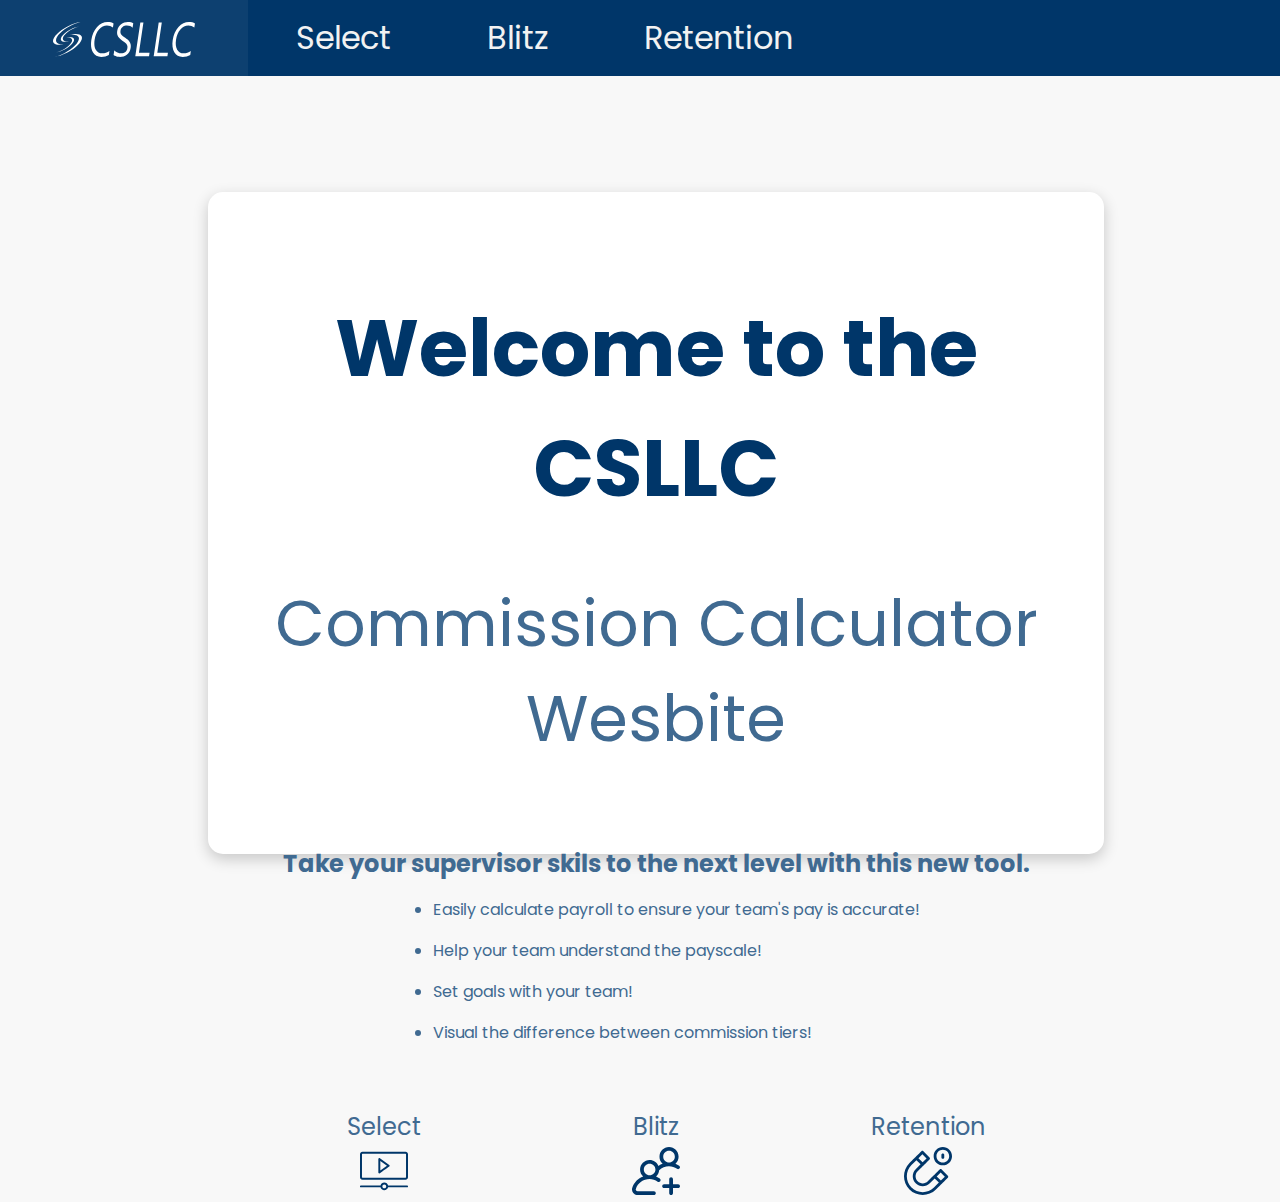
==== commit 5db4bf90: "Dark mode" ====
--- a/index.html
+++ b/index.html
@@ -12,7 +12,7 @@
 <body>
     <header class="header">
         <nav class="topnav" id="myTopnav">
-            <a href="index.html" class="active"><img src="img/csllc_logo.png" class="logo" alt="CSLLC"></img></a>
+            <a href="index.html"><img src="img/CSLLC_Logo_Mobile.svg" alt="CSLLC"><img src="img/CSLLC_LogoText.svg" class="logo" alt="CSLLC"></img></a>
             <a href="./html/select.html">Select</a>
             <a href="./html/blitz.html">Blitz</a>
             <a href="./html/retention.html">Retention</a>
--- a/style.css
+++ b/style.css
@@ -1,19 +1,3 @@
-/* 
-Saving this theme selector
-
-:root { 
-  --default_bg: rgb(0, 54, 105);
-  --default_lt: white;
-  --default_dt: black;
-  --select_bg: rgb(223, 219, 0);
-  --select_lt: white;
-  --select_dt: black;
-  --blitz_bg: rgb(185, 0, 0);
-  --retention_bg: rgb(175, 0, 175);
-  --retention_lt: white;
-  --retention_dt: black;
-} */
-
 body {
   margin: 0;
   font-family: 'Poppins', sans-serif;
@@ -32,6 +16,7 @@
 .topnav img {
   position: relative;
   top: .5rem;
+  padding: 0rem .3rem;
   height: 2.2rem;
 }
 
@@ -61,7 +46,12 @@
   display: none;
 }
 
-section {position: relative;
+.resize {
+  display: none;
+}
+
+section {
+  position: relative;
   top: 5rem;
 }
 
@@ -297,7 +287,9 @@
 }
 
 h2 {
+  font-size: 2rem;
   margin: 0;
+  padding: 0.5rem;
   text-align: center;
 }
 
@@ -488,6 +480,7 @@
 }
 
 th {
+  width: 20%;
   font-size: 1.3rem;
 }
 
@@ -529,6 +522,44 @@
 
 table tr:nth-child(2) td:last-child {
   border-top-right-radius: 10px;
+}
+
+@media screen and (max-width: 1024px) {
+
+section {
+  top: 3rem;
+}
+
+.topnav a {
+  font-size: 1.5rem;
+}
+
+.topnav img {
+  position: relative;
+  top: .5rem;
+  height:1.7rem;
+}
+  
+.landing-page h1 {
+  margin: 6rem 0rem 0rem 0;
+  font-size: 4rem;
+}
+
+.landing-page h2 {
+  margin: 0rem 0rem 0rem 0;
+  font-size: 2.5rem;
+}
+
+th {
+  font-size: 1.2rem;
+  padding: 1rem 0.25rem 0rem 0.25rem;
+}
+
+td {
+  padding: .25;
+  font-size: 1rem;
+}
+
 }
   
 /* Responsive selectors for mobile styling */
@@ -552,17 +583,146 @@
     display: block;
     text-align: left;
   }
-  
-
-  th {
-    width: 20%;
+
+  .landing-page h1 {
+    margin: 4rem 0rem 0rem 0;
+    font-size: 2rem;
+  }
+  
+  .landing-page h2 {
+    font-size: 1.5rem;
+  }
+
+  .landing-page h3 {
+    padding: 0 1rem;
     font-size: 1rem;
-    padding: 1rem 0.25rem 0rem 0.25rem;
-  }
-  
-  td {
-    padding: 0.5rem 0.5rem;
+  }
+
+  .landing-page li {
+    padding: 0 1rem;
     font-size: 0.8rem;
   }
   
+  a svg {
+    margin: 0rem 2.8rem 0 2.8rem;
+    padding:0;
+    width: 2rem;
+    fill: rgb(0, 54, 105);
+  }
+  
+  a svg:hover {
+    fill: rgb(61, 115, 165);
+    transform: scale(1.1);
+  }
+}
+
+@media (prefers-color-scheme: dark) {
+  :root {
+    --light-bg: #292929;
+    --dark-bg: #1b1b1b;
+    --light-text: white;
+    --dark-text: rgb(196, 196, 196);
+    --light-hover: rgba(255, 255, 255, 0.10);
+  }
+
+  body {
+    color: var(--dark-text);
+    background: var(--light-bg);
+  }
+
+  .topnav {
+    background: var(--dark-bg);
+  }
+
+
+  .card {
+    color: var(--dark-text);
+    background: var(--dark-bg);
+  }
+
+  .container h1, 
+  .container h3 {
+    color: var(--light-text);
+    font-weight: bold;
+  }
+  
+  .container h2,
+  .container li, 
+  .container table,
+  .container input {
+    color: var(--dark-text);
+  }
+
+  a svg {
+    fill: var(--dark-text);
+  }
+  
+  a svg:hover {
+    fill: var(--light-text);
+  }
+
+  .layer {
+    background-color: var(--light-bg);
+  }
+
+  .switch .knobs:before {
+    color: var(--light-bg);
+    background-color:var(--dark-text)
+  }
+  
+  .switch:hover .layer {
+    background-color:var(--light-hover);
+  }
+  
+  .switch:hover .checkbox:checked ~ .layer {
+    background-color: var(--light-hover);
+  }
+  
+  .switch .checkbox:checked + .knobs:before {
+    color: var(--light-bg);
+    background-color:var(--dark-text)
+  }
+  
+  .switch .checkbox:checked ~ .layer {
+    background-color: rgb(12, 12, 12);
+  }
+
+  .calc-button {
+    background-color: var(--light-bg);
+    color: var(--dark-text);
+
+  }
+  
+  .calc-button:hover, .calc-button:focus {
+    background-color: var(--light-hover);
+  }
+
+  input:focus ~ label,
+  input:hover ~ label, 
+  input:valid ~ label,
+  input:not(:placeholder-shown) ~ label {
+  color: var(--light-text);
+}
+
+
+.bar:before, .bar:after {
+  background: var(--dark-text); 
+}
+
+@-webkit-keyframes inputHighlighter {
+  from { background:var(--light-bg); }
+  to  { width:0; background:transparent; }
+}
+@-moz-keyframes inputHighlighter {
+  from { background: var(--light-bg);  }
+  to  { width:0; background:transparent; }
+}
+@keyframes inputHighlighter {
+  from { background:var(--light-bg);  }
+  to  { width:0; background:transparent; }
+}
+  
+  table tr:nth-child(even) {
+    background-color: var(--light-bg);
+  }
 }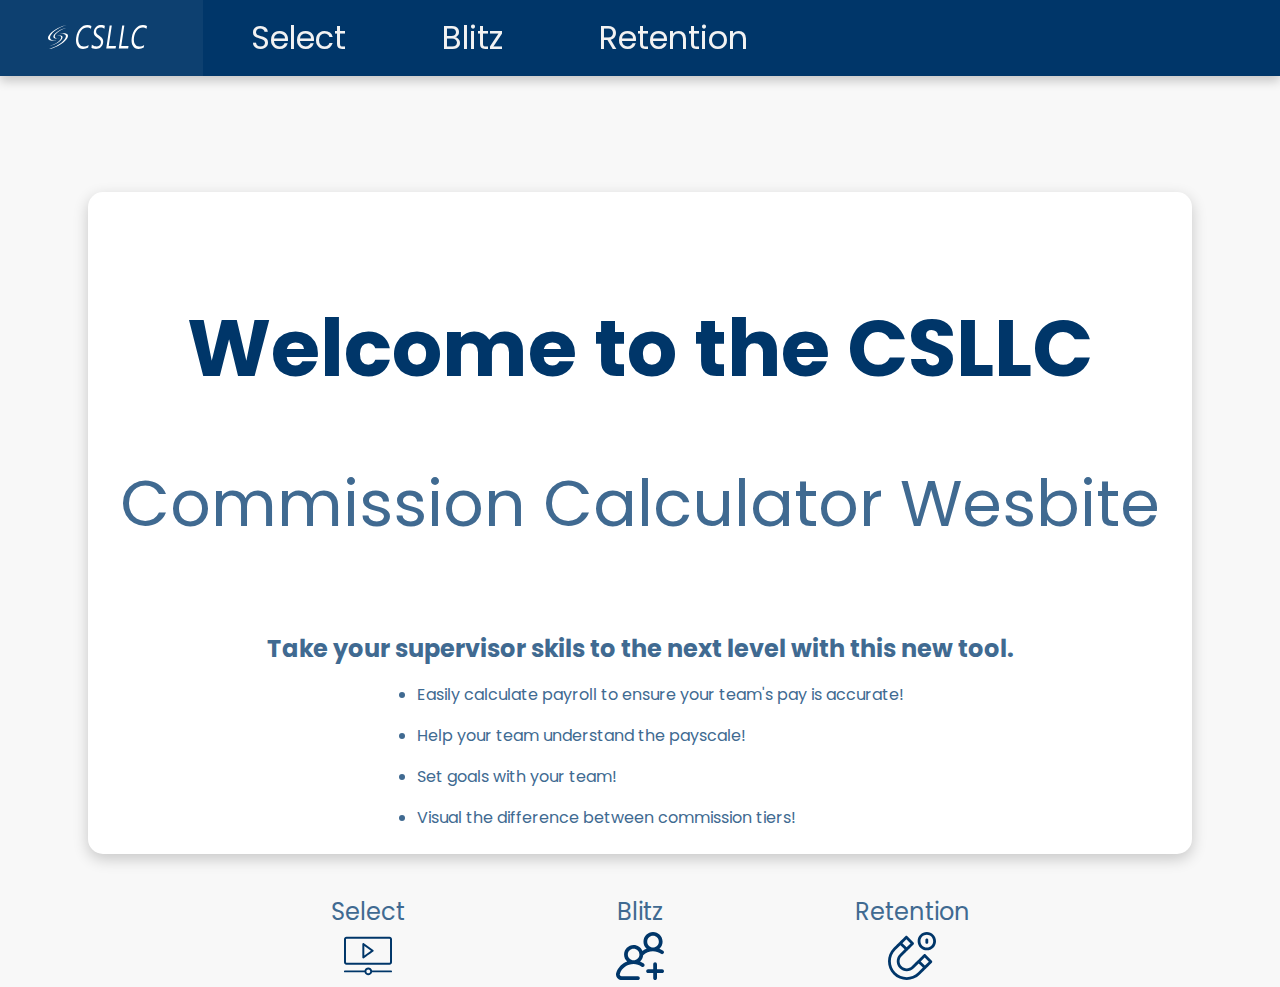
==== commit 6105809b: "minor tweaks" ====
--- a/index.html
+++ b/index.html
@@ -16,7 +16,7 @@
             <a href="./html/select.html">Select</a>
             <a href="./html/blitz.html">Blitz</a>
             <a href="./html/retention.html">Retention</a>
-            <a href="javascript:void(0);" class="icon" onclick="campainSelector()()">
+            <a href="javascript:void(0);" class="icon" onclick="campaignSelector()">
                 <i class="fa fa-bars"></i>
             </a>
         </nav>
--- a/style.css
+++ b/style.css
@@ -9,15 +9,18 @@
   position: fixed;
   width: 100%;
   background-color: rgb(0, 54, 105);
+  box-shadow: 0px 5px 10px rgba(0, 0, 0, .2);
   overflow: hidden;
   z-index: 999;
 }
 
-.topnav img {
-  position: relative;
-  top: .5rem;
-  padding: 0rem .3rem;
-  height: 2.2rem;
+.topnav img{
+  position: relative;
+  height: 1.5rem;
+}
+
+.topnav img:nth-child(2){
+  padding: 0rem 0.5rem;
 }
 
 .topnav a {
@@ -74,18 +77,10 @@
   box-shadow: 0px 5px 15px rgba(0, 0, 0, 0.2);
 }
 
-.container.fill {
-  flex-wrap: nowrap;
-}
-
-
 .card.fill {
   position: absolute;
   top: 5rem;
-  left: 50%;
-  transform: translatex(-50%);
   height: 70vh;
-  width: 70vw;
 }
 
 .landing-page {
@@ -96,13 +91,13 @@
 }
 
 .landing-page h1 {
-  margin: 6rem 0rem 3rem 0;
+  margin: 6rem 2rem 3rem 2rem;
   padding: 0;
   font-size: 5rem;
 }
 
 .landing-page h2 {
-  margin: 0rem 0rem 2rem 0;
+  margin: 0rem 2rem 2rem 2rem;
   padding: 0;
   font-size: 4rem;
   font-weight: 400;
@@ -112,7 +107,7 @@
 .landing-page h3 {
   position: relative;
   top: 1rem;
-  margin: 0;
+  margin: 0rem 2rem 0rem 2rem;
   padding: 0;
   font-size: 1.5rem;
   color: rgb(64, 106, 145);
@@ -146,7 +141,6 @@
   padding: 0;
   font-size: 1.2;
   font-weight: 400;
-  
 }
 
 .row {
@@ -585,11 +579,12 @@
   }
 
   .landing-page h1 {
-    margin: 4rem 0rem 0rem 0;
+    margin: 2rem .25rem 0rem .25rem;
     font-size: 2rem;
   }
   
   .landing-page h2 {
+    margin: 0rem .5rem;
     font-size: 1.5rem;
   }
 
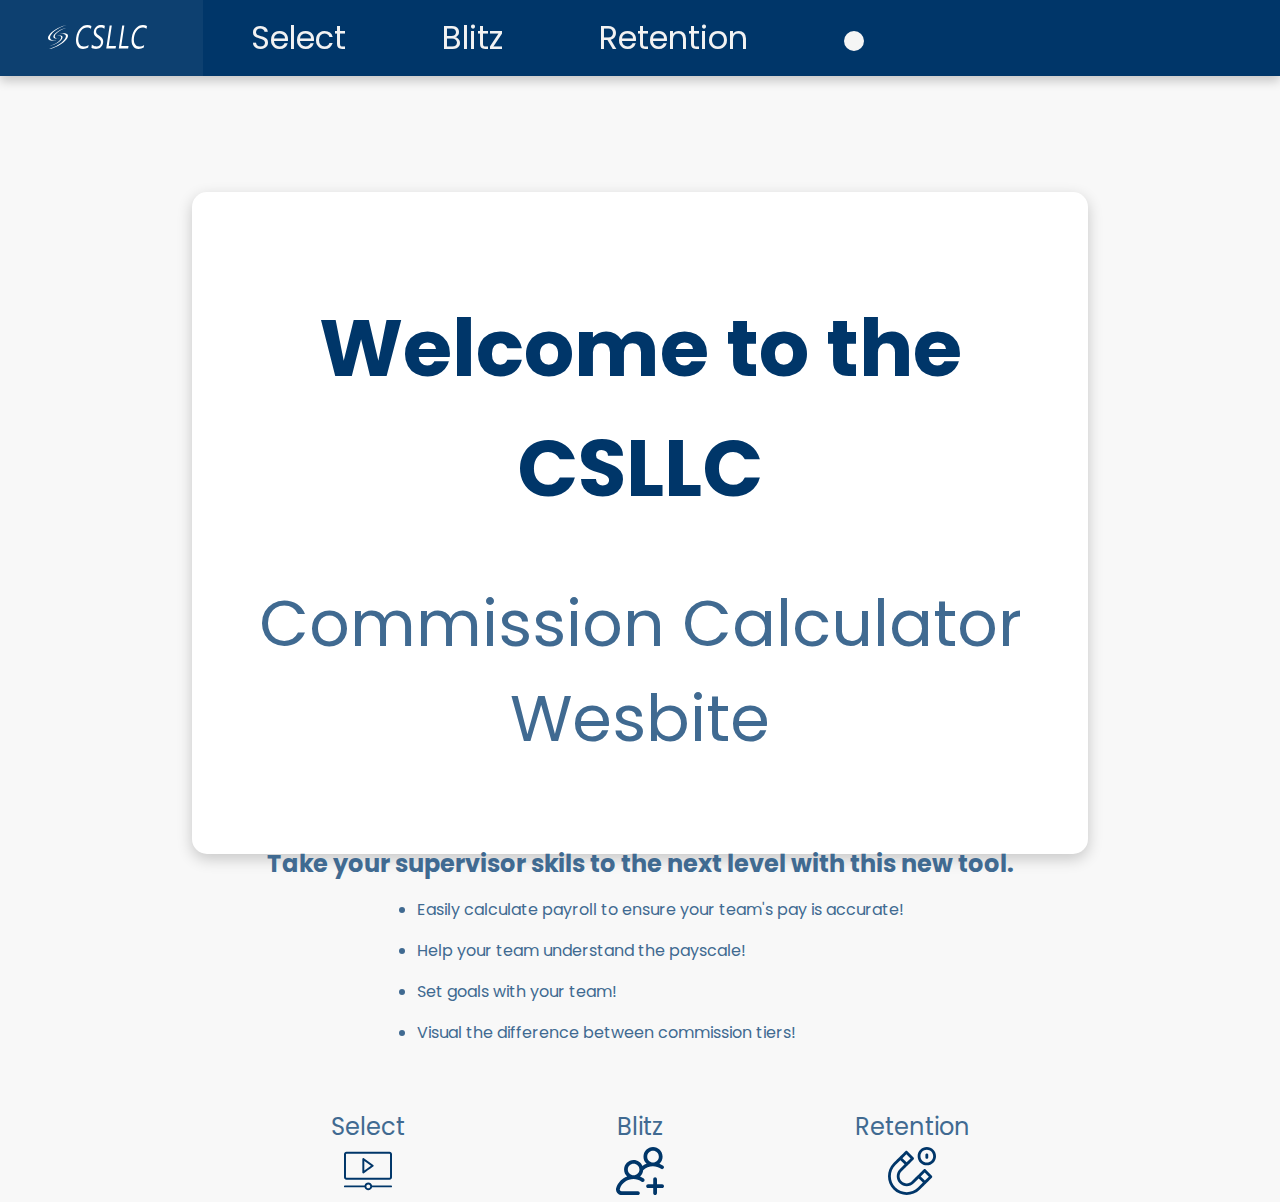
==== commit 64325d05: "UI tweaks" ====
--- a/index.html
+++ b/index.html
@@ -19,6 +19,7 @@
             <a href="javascript:void(0);" class="icon" onclick="campaignSelector()">
                 <i class="fa fa-bars"></i>
             </a>
+            <a class="theme-btn"><button class="theme themeButton" id="theme-toggle" type="submit"></button></a>
         </nav>
     </header>
     <section>
--- a/style.css
+++ b/style.css
@@ -1,3 +1,11 @@
+:root {
+  --light-bg: #292929;
+  --dark-bg: #1b1b1b;
+  --light-text: white;
+  --dark-text: whitesmoke;
+  --light-hover: rgba(255, 255, 255, 0.10);
+}
+
 body {
   margin: 0;
   font-family: 'Poppins', sans-serif;
@@ -34,7 +42,7 @@
   font-size: 2rem;
 }
 
-.topnav a:hover {
+.topnav a:hover:not(:last-child) {
   background-color: rgba(255, 255, 255, 0.05);
   color: white;
 }
@@ -47,6 +55,30 @@
 
 .topnav .icon {
   display: none;
+}
+
+.themeButton {
+  all: unset;
+  border-radius: 50%;
+  height: 1rem;
+  width: 1rem;
+  border: solid 2px whitesmoke;
+  background-color:whitesmoke;
+  cursor: pointer;
+  transition: 0.2s ease-in-out;
+}
+
+.themeButton:hover {
+  background-color: transparent;
+}
+
+.themeButton.dark-theme{
+  border-color: whitesmoke;
+  background-color: transparent;
+}
+
+.themeButton.dark-theme:hover {
+  background-color: whitesmoke;
 }
 
 .resize {
@@ -81,6 +113,7 @@
   position: absolute;
   top: 5rem;
   height: 70vh;
+  width: 70vw;
 }
 
 .landing-page {
@@ -560,7 +593,8 @@
 @media screen and (max-width: 600px) {
 /* When the screen is less than 600 pixels wide, hide all links, except for the first one ("Home"). Show the link that contains should open and close the topnav (.icon) */
   .topnav a:not(:first-child) {display: none;}
-  .topnav a.icon {
+  .topnav a.icon,
+  .topnav a.theme-btn {
     float: right;
     display: block;
   }
@@ -572,19 +606,42 @@
     right: 0;
     top: 0;
   }
+
+  .topnav a.theme-btn {
+    position: fixed;
+    right: 6rem;
+    top: 0;
+  }
+
+  .topnav a.icon:hover,
+  .topnav a.theme-btn:hover {
+    background-color: transparent;
+  }
+
   .topnav.toggle a {
     float: none;
     display: block;
     text-align: left;
   }
 
+  .themeButton {
+    right: 8rem;
+  }
+
+  .card.fill {
+    position: absolute;
+    top: 1rem;
+    height: 80vh;
+    width: 93vw;
+  }
+
   .landing-page h1 {
-    margin: 2rem .25rem 0rem .25rem;
+    margin: 2rem 1rem 0rem 1rem;
     font-size: 2rem;
   }
   
   .landing-page h2 {
-    margin: 0rem .5rem;
+    margin: 1rem 1rem;
     font-size: 1.5rem;
   }
 
@@ -609,115 +666,118 @@
     fill: rgb(61, 115, 165);
     transform: scale(1.1);
   }
-}
-
-@media (prefers-color-scheme: dark) {
-  :root {
-    --light-bg: #292929;
-    --dark-bg: #1b1b1b;
-    --light-text: white;
-    --dark-text: rgb(196, 196, 196);
-    --light-hover: rgba(255, 255, 255, 0.10);
-  }
-
-  body {
-    color: var(--dark-text);
-    background: var(--light-bg);
-  }
-
-  .topnav {
-    background: var(--dark-bg);
-  }
-
-
-  .card {
-    color: var(--dark-text);
-    background: var(--dark-bg);
-  }
-
-  .container h1, 
-  .container h3 {
-    color: var(--light-text);
-    font-weight: bold;
-  }
-  
-  .container h2,
-  .container li, 
-  .container table,
-  .container input {
-    color: var(--dark-text);
-  }
-
-  a svg {
-    fill: var(--dark-text);
-  }
-  
-  a svg:hover {
-    fill: var(--light-text);
-  }
-
-  .layer {
-    background-color: var(--light-bg);
-  }
-
-  .switch .knobs:before {
-    color: var(--light-bg);
-    background-color:var(--dark-text)
-  }
-  
-  .switch:hover .layer {
-    background-color:var(--light-hover);
-  }
-  
-  .switch:hover .checkbox:checked ~ .layer {
-    background-color: var(--light-hover);
-  }
-  
-  .switch .checkbox:checked + .knobs:before {
-    color: var(--light-bg);
-    background-color:var(--dark-text)
-  }
-  
-  .switch .checkbox:checked ~ .layer {
-    background-color: rgb(12, 12, 12);
-  }
-
-  .calc-button {
-    background-color: var(--light-bg);
-    color: var(--dark-text);
-
-  }
-  
-  .calc-button:hover, .calc-button:focus {
-    background-color: var(--light-hover);
-  }
-
-  input:focus ~ label,
-  input:hover ~ label, 
-  input:valid ~ label,
-  input:not(:placeholder-shown) ~ label {
+
+  div.select.icon,
+  div.blitz.icon,
+  div.retention.icon {
+  width: 30%;
+}
+
+}
+
+body.dark-theme {
+  color: var(--dark-text);
+  background: var(--light-bg);
+}
+
+body.dark-theme .topnav {
+  background: var(--dark-bg);
+}
+
+
+body.dark-theme .card {
+  color: var(--dark-text);
+  background: var(--dark-bg);
+}
+
+body.dark-theme .container h1, 
+body.dark-theme .container h3 {
   color: var(--light-text);
-}
-
-
-.bar:before, .bar:after {
-  background: var(--dark-text); 
-}
-
-@-webkit-keyframes inputHighlighter {
-  from { background:var(--light-bg); }
-  to  { width:0; background:transparent; }
-}
-@-moz-keyframes inputHighlighter {
-  from { background: var(--light-bg);  }
-  to  { width:0; background:transparent; }
-}
-@keyframes inputHighlighter {
-  from { background:var(--light-bg);  }
-  to  { width:0; background:transparent; }
-}
-  
-  table tr:nth-child(even) {
-    background-color: var(--light-bg);
-  }
-}+  font-weight: bold;
+}
+
+body.dark-theme .container h2,
+body.dark-theme .container li, 
+body.dark-theme .container table,
+body.dark-theme .container input {
+  color: var(--dark-text);
+}
+
+body.dark-theme a svg {
+  fill: var(--dark-text);
+}
+
+body.dark-theme a svg:hover {
+  fill: var(--light-text);
+}
+
+body.dark-theme .layer {
+  background-color: var(--light-bg);
+}
+
+body.dark-theme .switch .knobs:before {
+  color: var(--light-bg);
+  background-color:var(--dark-text)
+}
+
+body.dark-theme .switch:hover .layer {
+  background-color:var(--light-hover);
+}
+
+body.dark-theme .switch:hover .checkbox:checked ~ .layer {
+  background-color: var(--light-hover);
+}
+
+body.dark-theme .switch .checkbox:checked + .knobs:before {
+  color: var(--light-bg);
+  background-color:var(--dark-text)
+}
+
+body.dark-theme .switch .checkbox:checked ~ .layer {
+  background-color: rgb(12, 12, 12);
+}
+
+body.dark-theme .calc-button {
+  background-color: var(--light-bg);
+  color: var(--dark-text);
+
+}
+
+body.dark-theme .calc-button:hover, .calc-button:focus {
+  background-color: var(--light-hover);
+}
+
+body.dark-theme input:focus ~ label,
+body.dark-theme input:hover ~ label, 
+body.dark-theme input:valid ~ label,
+body.dark-theme input:not(:placeholder-shown) ~ label {
+color: var(--light-text);
+}
+
+
+body.dark-theme .bar:before, 
+body.dark-theme .bar:after {
+background: var(--dark-text); 
+}
+
+body.dark-theme input:hover ~ .highlight {
+  -webkit-animation:darkInputHighlighter .5s ease-in-out;
+  -moz-animation:darkInputHighlighter .5s ease-in-out;
+  animation:darkInputHighlighter .5s ease;
+} 
+@-webkit-keyframes darkInputHighlighter {
+from { background:var(--light-bg); }
+to  { width:0; background:transparent; }
+}
+@-moz-keyframes darkInputHighlighter {
+from { background: var(--light-bg);  }
+to  { width:0; background:transparent; }
+}
+@keyframes darkInputHighlighter {
+from { background:var(--light-bg);  }
+to  { width:0; background:transparent; }
+}
+
+body.dark-theme table tr:nth-child(even) {
+  background-color: var(--light-bg);
+}
